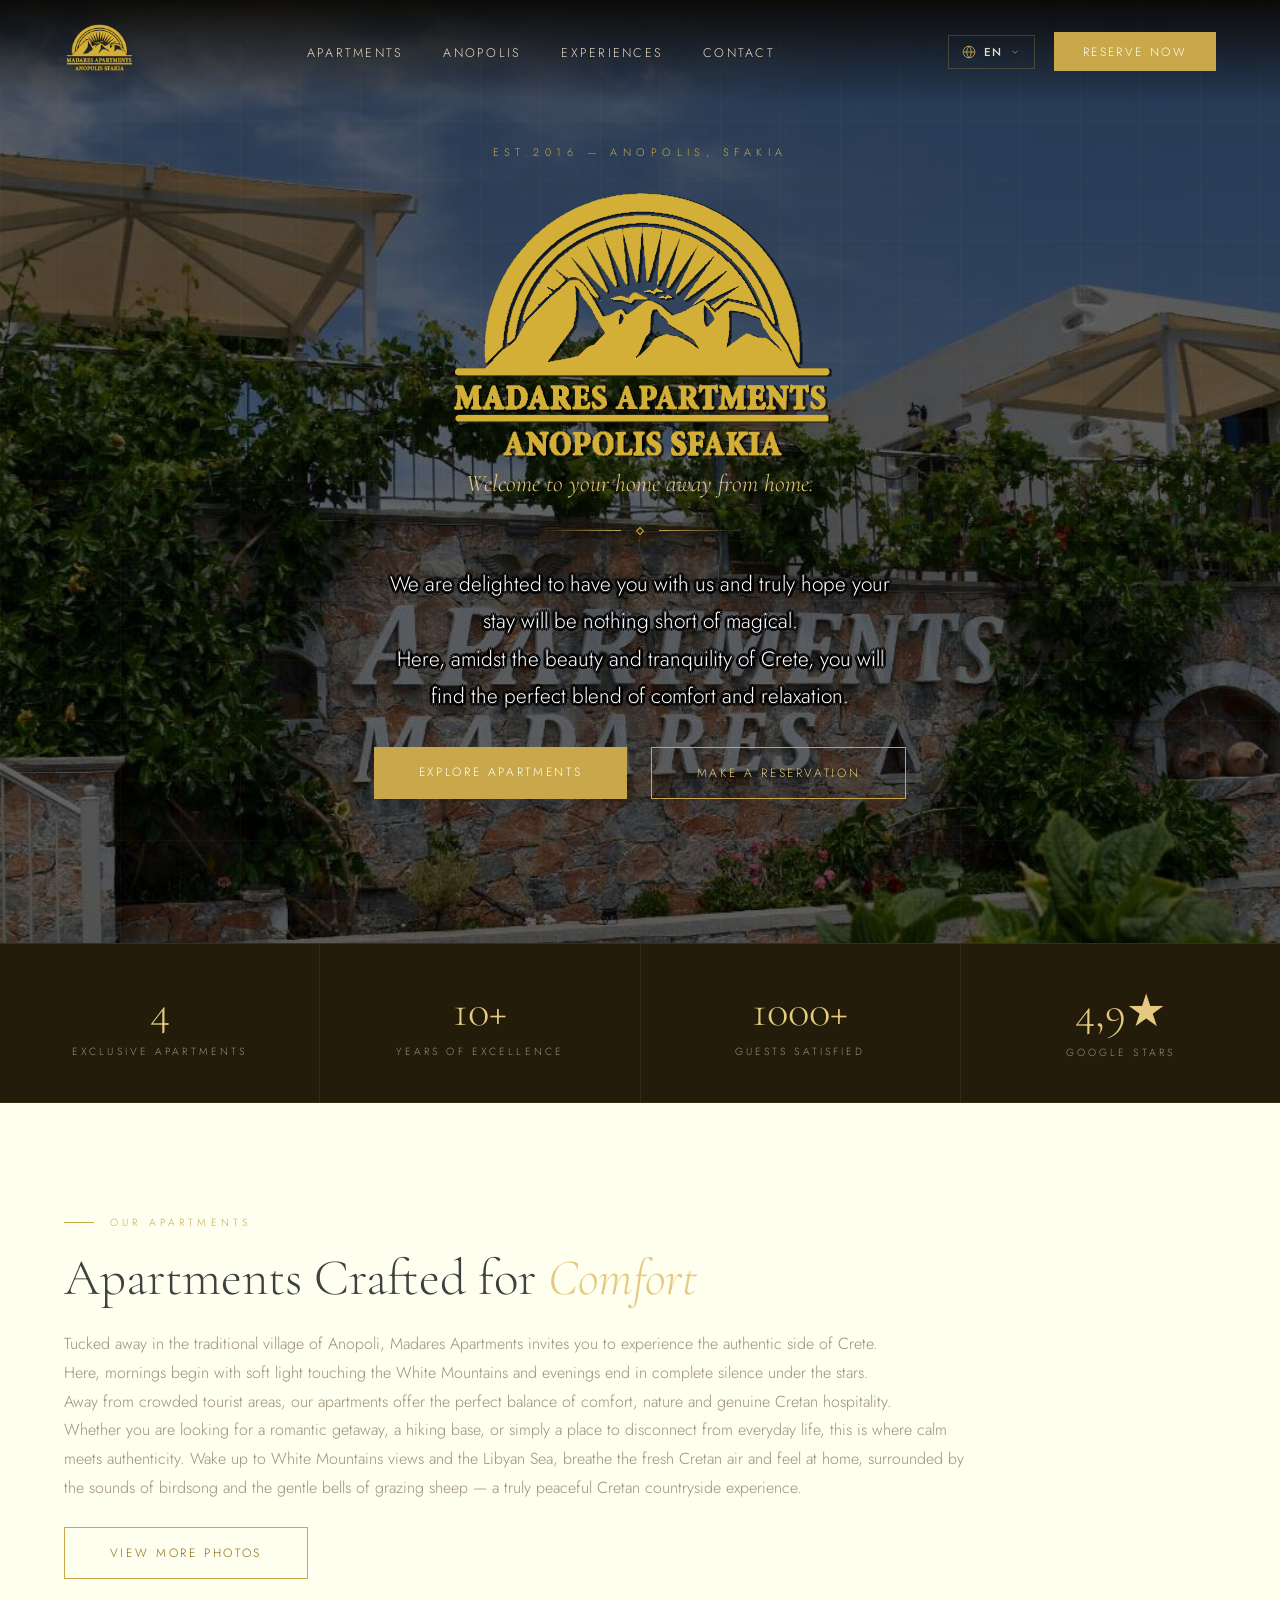
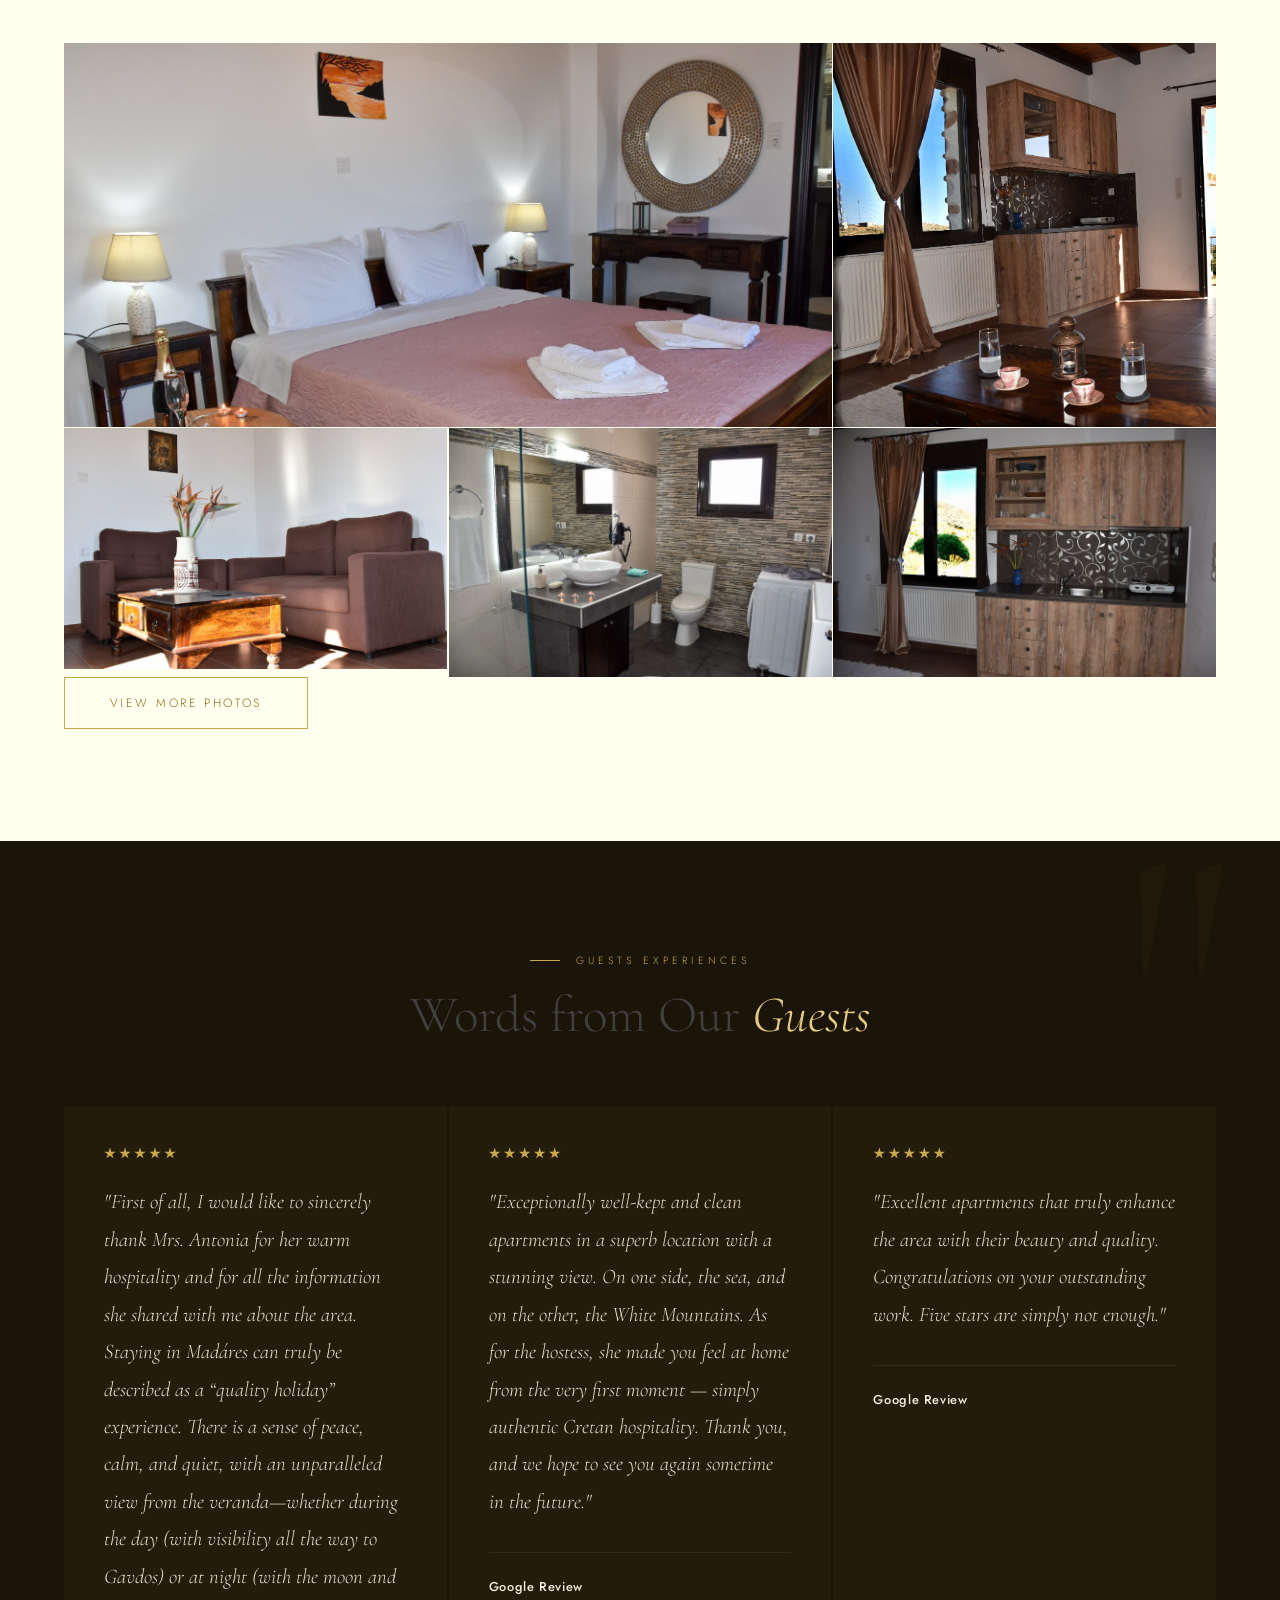
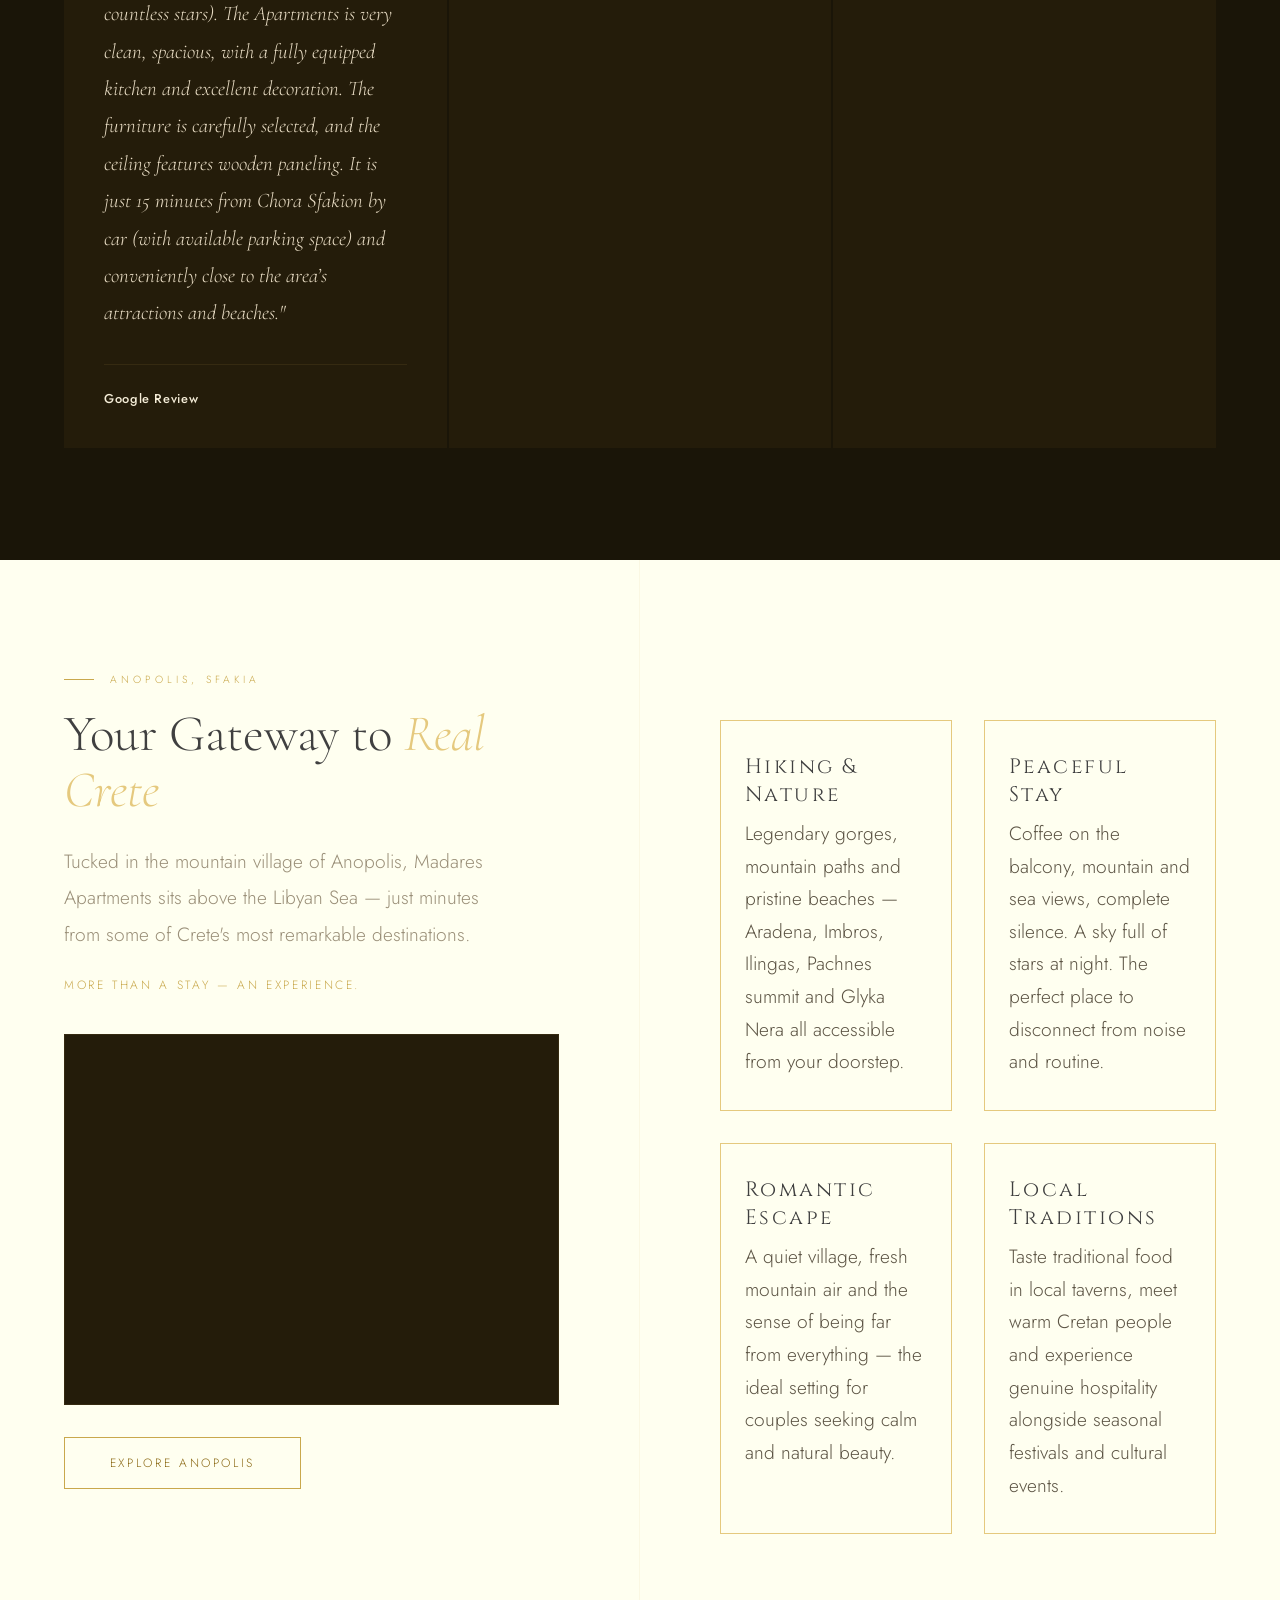
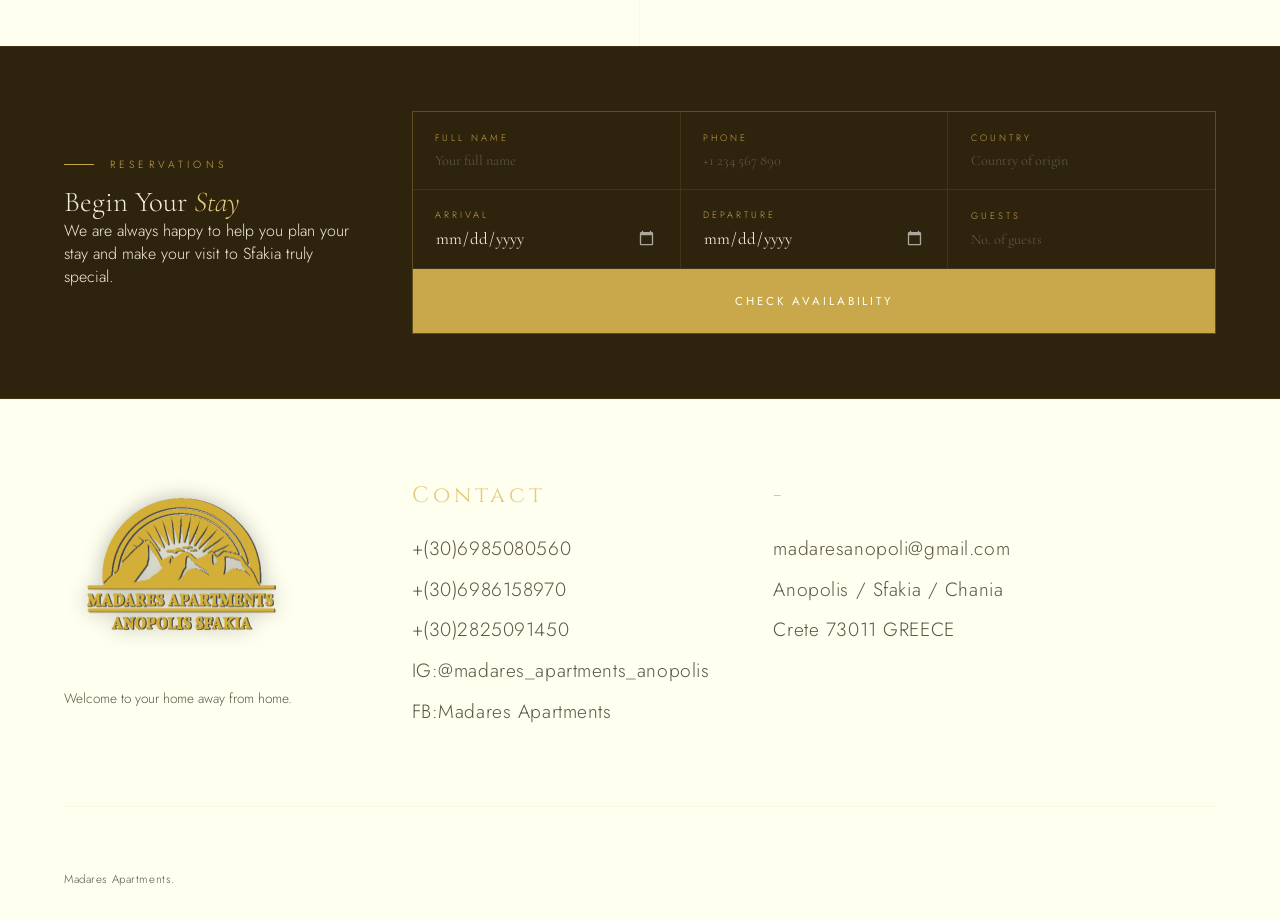
==== index.html @ 83f15d2f "first commit" ====
<!DOCTYPE html>
<html lang="en">

<head>
    <meta charset="UTF-8">
    <meta name="viewport" content="width=device-width, initial-scale=1.0">
    <meta name="description" content="Traditional apartments Madares at anopoli sfakia crete">
    <meta name="keywords"
        content="traditional , apartments , rooms , madares , anopolis , sfakia , chania , crete , greece , apartments">
    <link rel="icon" href="img/gold_logo_en_sd.png">
    <link rel="preconnect" href="https://fonts.googleapis.com">
    <link rel="preconnect" href="https://fonts.gstatic.com" crossorigin>
    <link
        href="https://fonts.googleapis.com/css2?family=Cormorant+Garamond:ital,wght@0,300;0,400;0,600;1,300;1,400&family=Cinzel:wght@400;600&family=Jost:wght@300;400;500&display=swap"
        rel="stylesheet">
    <link rel="stylesheet" href="style.css">
    <title>Madares Apartments</title>

</head>

<body>

    <!-- NAV -->
    <nav id="mainNav">
        <a href="#" class="nav-logo">
            <img src="img/gold_logo_en_sd.png" width="70px" alt="madares apartments" title="madares apartments">
        </a>
        <ul class="nav-links">
            <li><a href="#rooms">Apartments</a></li>
            <li><a href="#amenities">Anopolis</a></li>
            <li><a href="#testimonials">Experiences</a></li>
            <li><a href="#contact">Contact</a></li>
        </ul>
        <div class="nav-right">
            <div class="lang-switcher" id="langSwitcher">
                <button class="lang-btn" id="langToggle" aria-haspopup="true" aria-expanded="false">
                    <span class="lang-globe">
                        <svg width="14" height="14" viewBox="0 0 24 24" fill="none" stroke="currentColor"
                            stroke-width="1.5">
                            <circle cx="12" cy="12" r="10" />
                            <path
                                d="M2 12h20M12 2a15.3 15.3 0 0 1 4 10 15.3 15.3 0 0 1-4 10 15.3 15.3 0 0 1-4-10 15.3 15.3 0 0 1 4-10z" />
                        </svg>
                    </span>
                    <span class="lang-current">EN</span>
                    <span class="lang-caret">
                        <svg width="10" height="10" viewBox="0 0 24 24" fill="none" stroke="currentColor"
                            stroke-width="2">
                            <polyline points="6 9 12 15 18 9" />
                        </svg>
                    </span>
                </button>
                <div class="lang-dropdown" id="langDropdown" role="menu">
                    <button class="lang-option active" data-lang="EN" data-label="English" role="menuitem">
                        <span class="lang-code">EN</span>
                        <span class="lang-name">English</span>
                        <span class="lang-check">✓</span>
                    </button>
                    <a href="indexgr.html" class="lang-option" data-lang="EL" data-label="Ελληνικά" role="menuitem">
                        <span class="lang-code">EL</span>
                        <span class="lang-name">Ελληνικά</span>
                        <span class="lang-check">✓</span>
                    </a>
                    <a href="indexfr.html" class="lang-option" data-lang="FR" data-label="Français" role="menuitem">
                        <span class="lang-code">FR</span>
                        <span class="lang-name">Français</span>
                        <span class="lang-check">✓</span>
                    </a>
                </div>
            </div>
            <a href="#booking" class="nav-cta">Reserve Now</a>
        </div>
    </nav>

    <!-- HERO -->
    <section class="hero">
        <div class="hero-bg"></div>
        <div class="hero-grid"></div>

        <div class="hero-content">
            <p class="hero-eyebrow">Est.2016 — Anopolis, Sfakia</p>
            <img src="img/gold_logo_en_sd.png" alt="madares apartments" title="madares apartments">
            <h1 class="hero-title"><em>Welcome to your home away from home.</em></h1>
            <div class="hero-divider">
                <span></span>
                <i></i>
                <span></span>
            </div>
            <p class="hero-sub">
                We are delighted to have you with us and truly hope your stay will
                be nothing short of magical. <br>Here, amidst the beauty and tranquility of Crete, you will find the
                perfect blend of comfort and relaxation.
            </p>
            <div class="hero-btns">
                <a href="#rooms" class="btn-gold"><span>Explore Apartments</span></a>
                <a href="#booking" class="btn-outline btn-outline-hero">Make a Reservation</a>
            </div>
        </div>
    </section>

    <!-- STATS -->
    <div class="stats-bar">
        <div class="stat-item">
            <span class="stat-num">4</span>
            <span class="stat-label">Exclusive Apartments</span>
        </div>
        <div class="stat-item">
            <span class="stat-num">10+</span>
            <span class="stat-label">Years of Excellence</span>
        </div>
        <div class="stat-item">
            <span class="stat-num">1000+</span>
            <span class="stat-label">Guests Satisfied</span>
        </div>
        <div class="stat-item">
            <span class="stat-num">4,9★</span>
            <span class="stat-label">Google Stars</span>
        </div>
    </div>

    <!-- ROOMS -->
    <section class="rooms-section" id="rooms">
        <div class="rooms-header">
            <div class="rooms-header-left">
                <p class="section-tag">Our Apartments</p>
                <h2 class="section-title">Apartments Crafted for <em>Comfort</em></h2>
                <p class="rooms-sub">Tucked away in the traditional village of Anopoli, Madares Apartments invites you to experience the authentic side of Crete.<br> Here, mornings begin with soft light touching the White Mountains and evenings end in complete silence under the stars.<br> Away from crowded tourist areas, our apartments offer the perfect balance of comfort, nature and genuine Cretan hospitality.<br> Whether you are looking for a romantic getaway, a hiking base, or simply a place to disconnect from everyday life, this is where calm meets authenticity.
                    Wake up to White Mountains views and the Libyan Sea, breathe the fresh Cretan air and feel at home, surrounded by the sounds of birdsong and the gentle bells of grazing sheep — a truly peaceful Cretan countryside experience.
                </p>
            </div>
            <a href="gallery.html" class="btn-outline">View More Photos</a>
        </div>

        <div class="rooms-grid">
            <div class="room-card">
                <div class="room-img imperial"></div>
                <div class="room-content">
                </div>
            </div>

            <div class="room-card">
                <div class="room-img penthouse"></div>
                <div class="room-content">
                </div>
            </div>

            <div class="room-card">
                <div class="room-img royal"></div>
                <div class="room-content">
                </div>
            </div>

            <div class="room-card">
                <div class="room-img garden"></div>
                <div class="room-content">
                </div>
            </div>
            <div class="room-card">
                <div class="room-img garden2"></div>
                <div class="room-content">
                </div>
            </div>
        </div>
        <a href="gallery.html" class="btn-outline">View More Photos</a>

    </section>


    <!-- TESTIMONIALS -->
    <section class="testimonials-section" id="testimonials">
        <div class="testimonials-header">
            <p class="section-tag">Guests Experiences</p>
            <h2 class="section-title">Words from Our <em>Guests</em></h2>
        </div>

        <div class="testimonials-grid">
            <div class="testimonial-card">
                <div class="stars">
                    <div class="star"></div>
                    <div class="star"></div>
                    <div class="star"></div>
                    <div class="star"></div>
                    <div class="star"></div>
                </div>
                <p class="testimonial-text">"First of all, I would like to sincerely thank Mrs. Antonia for her warm
                    hospitality and for all the information she shared with me about the area.
                    Staying in Madáres can truly be described as a “quality holiday” experience. There is a sense of
                    peace, calm, and quiet, with an unparalleled view from the veranda—whether during the day (with
                    visibility all the way to Gavdos) or at night (with the moon and countless stars). The Apartments is very
                    clean, spacious, with a fully equipped kitchen and excellent decoration. The furniture is carefully
                    selected, and the ceiling features wooden paneling.
                    It is just 15 minutes from Chora Sfakion by car (with available parking space) and conveniently
                    close to the area’s attractions and beaches."</p>
                <div class="testimonial-author">
                    <div>
                        <p class="author-name">Google Review</p>
                    </div>
                </div>
            </div>

            <div class="testimonial-card">
                <div class="stars">
                    <div class="star"></div>
                    <div class="star"></div>
                    <div class="star"></div>
                    <div class="star"></div>
                    <div class="star"></div>
                </div>
                <p class="testimonial-text">"Exceptionally well-kept and clean apartments in a superb location with a
                    stunning view. On one side, the sea, and on the other, the White Mountains. As for the hostess, she
                    made you feel at home from the very first moment — simply authentic Cretan hospitality. Thank you,
                    and we hope to see you again sometime in the future."</p>
                <div class="testimonial-author">
                    <div>
                        <p class="author-name">Google Review</p>
                    </div>
                </div>
            </div>

            <div class="testimonial-card">
                <div class="stars">
                    <div class="star"></div>
                    <div class="star"></div>
                    <div class="star"></div>
                    <div class="star"></div>
                    <div class="star"></div>
                </div>
                <p class="testimonial-text">"Excellent apartments that truly enhance the area with their beauty and
                    quality. Congratulations on your outstanding work. Five stars are simply not enough."</p>
                <div class="testimonial-author">
                    <div>
                        <p class="author-name">Google Review</p>
                    </div>
                </div>
            </div>
        </div>
    </section>

    <div class="amenities-section" id="amenities">
        <div class="amenities-left">
            <p class="section-tag">Anopolis, Sfakia</p>
            <h2 class="section-title">Your Gateway to <em>Real Crete</em></h2>
            <p class="amenities-intro">
                Tucked in the mountain village of Anopolis, Madares Apartments sits above the Libyan Sea — just minutes from some of Crete's most remarkable destinations.
            </p>
            <p class="amenities-tagline">More than a stay — an experience.</p>

            <iframe class="visual-box"
                src="https://www.google.com/maps/embed?pb=!1m18!1m12!1m3!1d3259.712147684624!2d24.09566631560342!3d35.21363836308041!2m3!1f0!2f0!3f0!3m2!1i1024!2i768!4f13.1!3m3!1m2!1s0x149c9e62681d5c7b%3A0xe316d0d21b789ae0!2zzpTOuc6xzrzOtc-Bzq_Pg868zrHPhM6xIM6czrHOtM6sz4HOtc-CIM6Rzr3Pjs-Azr_Ou863IM6jz4bOsc66zq_Pic69!5e0!3m2!1sel!2sgr!4v1565521647049!5m2!1sel!2sgr"
                frameborder="0"></iframe>

            <a href="#" class="btn-outline">Explore Anopolis</a>
        </div>

        <div class="amenities-right">
            <div class="amenity-grid">
                <div class="amenity-item">
                    <p class="amenity-name">Hiking & Nature</p>
                    <p class="amenity-desc">Legendary gorges, mountain paths and pristine beaches — Aradena, Imbros, Ilingas, Pachnes summit and Glyka Nera all accessible from your doorstep.</p>
                </div>
                <div class="amenity-item">
                    <p class="amenity-name">Peaceful Stay</p>
                    <p class="amenity-desc">Coffee on the balcony, mountain and sea views, complete silence. A sky full of stars at night. The perfect place to disconnect from noise and routine.</p>
                </div>
                <div class="amenity-item">
                    <p class="amenity-name">Romantic Escape</p>
                    <p class="amenity-desc">A quiet village, fresh mountain air and the sense of being far from everything — the ideal setting for couples seeking calm and natural beauty.</p>
                </div>
                <div class="amenity-item">
                    <p class="amenity-name">Local Traditions</p>
                    <p class="amenity-desc">Taste traditional food in local taverns, meet warm Cretan people and experience genuine hospitality alongside seasonal festivals and cultural events.</p>
                </div>
            </div>
        </div>
    </div>


    <div class="booking-strip" id="booking">
        <div class="booking-text">
            <p class="section-tag">Reservations</p>
            <h2 class="booking-headline">Begin Your <em>Stay</em></h2>
            <p>We are always happy to help you plan your stay and make your visit to Sfakia truly special.</p>
        </div>

        <form class="booking-form" name="booking-request" method="POST" data-netlify="true" id="bookingForm">
            <input type="hidden" name="form-name" value="booking-request" />

            <div class="form-field">
                <label class="form-field-label" for="fullname">Full Name</label>
                <input type="text" id="fullname" name="fullname" required placeholder="Your full name" />
            </div>

            <div class="form-field">
                <label class="form-field-label" for="phone">Phone</label>
                <input type="tel" id="phone" name="phone" required placeholder="+1 234 567 890" />
            </div>

            <div class="form-field">
                <label class="form-field-label" for="country">Country</label>
                <input type="text" id="country" name="country" required placeholder="Country of origin" />
            </div>

            <div class="form-field">
                <label class="form-field-label" for="arrival">Arrival</label>
                <input type="date" id="arrival" name="arrival" required />
            </div>

            <div class="form-field">
                <label class="form-field-label" for="departure">Departure</label>
                <input type="date" id="departure" name="departure" required />
            </div>

            <div class="form-field">
                <label class="form-field-label" for="guests">Guests</label>
                <input type="number" id="guests" name="guests" min="1" max="20" required placeholder="No. of guests" />
            </div>

            <button class="booking-btn" type="submit">Check Availability</button>

        </form>
        <div id="success-message" class="success-message">
            <h3>Thank you</h3>
            <p>Your request has been received. We will contact you shortly.</p>
        </div>
    </div>
    <!-- FOOTER -->
    <footer id="contact">
        <div class="footer-top">
            <div class="footer-brand">
                <a href="#" class="nav-logo">
                    <img src="img/gold_logo_en_sd.png" width="200px" alt="madares apartments"
                        title="madares apartments">
                </a>
                <p class="footer-desc">Welcome to your home away from home.</p>
            </div>

            <div>
                <p class="footer-col-title">Contact</p>
                <ul class="footer-links">
                    <li><a>+(30)6985080560</li>
                    <li><a>+(30)6986158970</a></li>
                    <li><a>+(30)2825091450</a></li>
                    <li><a href="https://www.instagram.com/madares_apartments_anopolis/">IG:@madares_apartments_anopolis</a></li>
                    <li><a href="https://www.facebook.com/profile.php?id=100028733335214">FB:Madares Apartments</a></li>
                </ul>
            </div>
            <div>
                <p class="footer-col-title">-</p>
                <ul class="footer-links">
                    <li><a>madaresanopoli@gmail.com</a></li>
                    <li><a>Anopolis / Sfakia / Chania</a></li>
                    <li><a>Crete 73011 GREECE</a></li>
                </ul>
            </div>
        </div>

        <div class="footer-bottom">
            <p class="footer-copy">Madares Apartments.</p>
        </div>
    </footer>

    <script>
        document.getElementById("bookingForm").addEventListener("submit", async function (e) {
            e.preventDefault();

            const form = e.target;

            const arrival = form.arrival.value;
            const departure = form.departure.value;

            // Convert YYYY-MM-DD → DD/MM/YYYY
            const formatDate = (dateStr) => {
                const [year, month, day] = dateStr.split("-");
                return `${day}/${month}/${year}`;
            };

            const data = new FormData(form);

            // overwrite values with formatted ones
            data.set("arrival", formatDate(arrival));
            data.set("departure", formatDate(departure));

            try {
                await fetch("/", {
                    method: "POST",
                    body: new URLSearchParams(data).toString()
                });

                form.style.display = "none";
                document.getElementById("success-message").style.display = "block";

            } catch (err) {
                alert("Something went wrong. Please try again.");
            }
        });
        // Language switcher
        const switcher = document.getElementById('langSwitcher');
        const toggle = document.getElementById('langToggle');
        const dropdown = document.getElementById('langDropdown');
        const current = toggle.querySelector('.lang-current');

        toggle.addEventListener('click', (e) => {
            e.stopPropagation();
            const open = switcher.classList.toggle('open');
            toggle.setAttribute('aria-expanded', open);
        });

        document.addEventListener('click', () => {
            switcher.classList.remove('open');
            toggle.setAttribute('aria-expanded', false);
        });

        const nav = document.getElementById('mainNav');
        window.addEventListener('scroll', () => {
            nav.classList.toggle('scrolled', window.scrollY > 60);
        });

        const observer = new IntersectionObserver((entries) => {
            entries.forEach(e => {
                if (e.isIntersecting) {
                    e.target.style.opacity = '1';
                    e.target.style.transform = 'translateY(0)';
                }
            });
        }, { threshold: 0.1 });

        document.querySelectorAll('.room-card, .amenity-item, .testimonial-card, .stat-item').forEach(el => {
            el.style.opacity = '0';
            el.style.transform = 'translateY(20px)';
            el.style.transition = 'opacity 0.6s ease, transform 0.6s ease';
            observer.observe(el);
        });
    </script>
</body>

</html>
---- style.css ----
*,
  *::before,
  *::after {
      margin: 0;
      padding: 0;
      box-sizing: border-box;
  }

  :root {
      --gold-deep: #8B6914;
      --gold-mid: #C9A84C;
      --gold-bright: #E5C97E;
      --gold-light: #F4E4B8;
      --gold-pale: #FAF3E0;
      --dark-base: #FFFFF0;
      --dark-1: #FFFFF0;
      --dark-2: #1A1508;
      --dark-3: #241C0A;
      --dark-4: #2E230C;
      --dark-5: #3A2D10;
      --charcoal: #1C1710;
      --warm-white: #F5EDD8;
      --off-white: #E8DCC4;
      --muted: #9A8F78;
      --faint: #5C5444;
      --dgray: #404040;
  }

  html {
      scroll-behavior: smooth;
  }

  body {
      background: var(--dark-base);
      color: var(--warm-white);
      font-family: 'Jost', sans-serif;
      font-weight: 300;
      overflow-x: hidden;
  }

  /* NAV */
  nav {
      position: fixed;
      top: 0;
      width: 100%;
      z-index: 100;
      padding: 1.5rem 4rem;
      display: flex;
      align-items: center;
      justify-content: space-between;
      background: linear-gradient(to bottom, rgba(10, 8, 4, 0.95) 0%, transparent 100%);
      transition: background 0.4s;
  }

  nav.scrolled {
      background: rgba(10, 8, 4, 0.97);
      border-bottom: 1px solid rgba(201, 168, 76, 0.15);
  }

  .nav-logo {
      font-family: 'Cinzel', serif;
      font-size: 1.25rem;
      letter-spacing: 0.25em;
      color: var(--gold-bright);
      text-decoration: none;
  }

  #map {
      height: 100%;
      width: 100%;
  }

  .nav-logo span {
      color: var(--muted);
      font-size: 0.65rem;
      display: block;
      letter-spacing: 0.5em;
      text-transform: uppercase;
      margin-top: 2px;
  }

  .nav-links {
      display: flex;
      gap: 2.5rem;
      list-style: none;
  }

  .nav-links a {
      text-decoration: none;
      font-size: 0.78rem;
      letter-spacing: 0.18em;
      text-transform: uppercase;
      color: var(--off-white);
      transition: color 0.3s;
  }

  .nav-links a:hover {
      color: var(--gold-bright);
  }

  .nav-right {
      display: flex;
      align-items: center;
      gap: 1.2rem;
  }

  /* LANGUAGE SWITCHER */
  .lang-switcher {
      position: relative;
  }

  .lang-btn {
      display: flex;
      align-items: center;
      gap: 0.45rem;
      background: transparent;
      border: 1px solid rgba(201, 168, 76, 0.25);
      color: var(--off-white);
      padding: 0.5rem 0.85rem;
      cursor: pointer;
      font-family: 'Jost', sans-serif;
      font-size: 0.72rem;
      letter-spacing: 0.15em;
      transition: border-color 0.3s, color 0.3s, background 0.3s;
  }

  .lang-btn:hover,
  .lang-switcher.open .lang-btn {
      border-color: var(--gold-mid);
      color: var(--gold-bright);
      background: rgba(201, 168, 76, 0.06);
  }

  .lang-globe {
      color: var(--gold-mid);
      display: flex;
      align-items: center;
  }

  .lang-current {
      font-weight: 500;
  }

  .lang-caret {
      display: flex;
      align-items: center;
      color: var(--muted);
      transition: transform 0.3s;
  }

  .lang-switcher.open .lang-caret {
      transform: rotate(180deg);
  }

  .lang-dropdown {
      position: absolute;
      top: calc(100% + 8px);
      right: 0;
      background: var(--dark-2);
      border: 1px solid rgba(201, 168, 76, 0.18);
      min-width: 160px;
      opacity: 0;
      pointer-events: none;
      transform: translateY(-6px);
      transition: opacity 0.25s ease, transform 0.25s ease;
      z-index: 200;
  }

  .lang-switcher.open .lang-dropdown {
      opacity: 1;
      pointer-events: all;
      transform: translateY(0);
  }

  .lang-option {
      display: flex;
      align-items: center;
      gap: 0.75rem;
      width: 100%;
      background: transparent;
      border: none;
      color: var(--muted);
      padding: 0.85rem 1.1rem;
      cursor: pointer;
      font-family: 'Jost', sans-serif;
      font-size: 0.8rem;
      letter-spacing: 0.06em;
      border-bottom: 1px solid rgba(201, 168, 76, 0.06);
      transition: background 0.2s, color 0.2s;
      text-align: left;
      position: relative;
      text-decoration: none;
  }

  .lang-option:last-child {
      border-bottom: none;
  }

  .lang-option:hover {
      background: rgba(201, 168, 76, 0.07);
      color: var(--warm-white);
  }

  .lang-option.active {
      color: var(--gold-bright);
  }

  .lang-option::before {
      content: '';
      position: absolute;
      left: 0;
      top: 0;
      bottom: 0;
      width: 0;
      background: var(--gold-mid);
      transition: width 0.2s;
  }

  .lang-option:hover::before {
      width: 2px;
  }

  .lang-option.active::before {
      width: 2px;
  }

  .lang-code {
      font-family: 'Cinzel', serif;
      font-size: 0.68rem;
      letter-spacing: 0.1em;
      color: var(--gold-mid);
      min-width: 24px;
  }

  .lang-name {
      flex: 1;
  }

  .lang-check {
      font-size: 0.65rem;
      color: var(--gold-mid);
      opacity: 0;
      transition: opacity 0.2s;
  }

  .lang-option.active .lang-check {
      opacity: 1;
  }

  .nav-cta {
      font-size: 0.75rem;
      letter-spacing: 0.2em;
      text-transform: uppercase;
      color: var(--dark-base);
      background: var(--gold-mid);
      padding: 0.65rem 1.8rem;
      text-decoration: none;
      transition: background 0.3s, color 0.3s;
  }

  .nav-cta:hover {
      background: var(--gold-bright);
  }

  /* HERO */
  .hero {
      min-height: 100vh;
      position: relative;
      display: flex;
      align-items: center;
      justify-content: center;
      overflow: hidden;
  }

  .hero-bg {
      position: absolute;
      inset: 0;
      background: linear-gradient(rgba(0, 0, 0, 0.6), rgba(0, 0, 0, 0.6)), url("img/out2.jpg");
      background-size: 100% auto;
      background-repeat: no-repeat;
  }

  .hero-grid {
      position: absolute;
      inset: 0;
      opacity: 0.04;
      background-image:
          linear-gradient(var(--gold-mid) 1px, transparent 1px),
          linear-gradient(90deg, var(--gold-mid) 1px, transparent 1px);
      background-size: 60px 60px;
  }

  .hero-content {
      position: relative;
      z-index: 2;
      text-align: center;
      max-width: 800px;
      padding: 2rem;
      animation: fadeUp 1.2s ease both;
  }

  @keyframes fadeUp {
      from {
          opacity: 0;
          transform: translateY(30px);
      }

      to {
          opacity: 1;
          transform: translateY(0);
      }
  }

  .hero-eyebrow {
      font-size: 0.68rem;
      letter-spacing: 0.5em;
      text-transform: uppercase;
      color: var(--gold-mid);
      margin-bottom: 1.8rem;
      animation: fadeUp 1.2s ease 0.2s both;
  }

  .hero-title {
      font-family: 'Cormorant Garamond', serif;
      font-weight: 300;
      line-height: 1.0;
      color: var(--warm-white);
      margin-bottom: 1rem;
      animation: fadeUp 1.2s ease 0.4s both;
  }

  .hero-title em {
      font-style: italic;
      color: var(--gold-bright);
      display: block;
  }

  .hero-divider {
      display: flex;
      align-items: center;
      justify-content: center;
      gap: 1rem;
      margin: 2rem auto;
      animation: fadeUp 1.2s ease 0.6s both;
  }

  .hero-divider span {
      width: 80px;
      height: 1px;
      background: linear-gradient(to right, transparent, var(--gold-mid));
  }

  .hero-divider span:last-child {
      transform: scaleX(-1);
  }

  .hero-divider i {
      width: 6px;
      height: 6px;
      border: 1px solid var(--gold-mid);
      transform: rotate(45deg);
  }

  .hero-sub {
      font-size: 1.30rem;
      font-weight: 300;
      color: white;
      line-height: 1.8;
      max-width: 520px;
      margin: 0 auto 2rem;
      animation: fadeUp 1.2s ease 0.8s both;
      text-shadow:
          -2px -2px 0 #000,
          2px -2px 0 #000,
          -2px 2px 0 #000,
          2px 2px 0 #000,
          -3px 0px 0 #000,
          3px 0px 0 #000,
          0px -3px 0 #000,
          0px 3px 0 #000;

  }

  .hero-btns {
      display: flex;
      gap: 1.5rem;
      justify-content: center;
      flex-wrap: wrap;
      animation: fadeUp 1.2s ease 1.0s both;
  }

  .btn-gold {
      display: inline-block;
      font-size: 0.75rem;
      letter-spacing: 0.22em;
      text-transform: uppercase;
      color: var(--dark-base);
      background: var(--gold-mid);
      padding: 1rem 2.8rem;
      text-decoration: none;
      position: relative;
      overflow: hidden;
      transition: background 0.3s;
  }

  .btn-gold::after {
      content: '';
      position: absolute;
      inset: 0;
      background: var(--gold-bright);
      transform: translateX(-101%);
      transition: transform 0.4s cubic-bezier(0.4, 0, 0.2, 1);
  }

  .btn-gold:hover::after {
      transform: translateX(0);
  }

  .btn-gold span {
      position: relative;
      z-index: 1;
  }

  .btn-outline {
      display: inline-block;
      font-size: 0.75rem;
      letter-spacing: 0.22em;
      text-transform: uppercase;
      color: var(--gold-bright);
      border: 1px solid var(--gold-mid);
      padding: 1rem 2.8rem;
      text-decoration: none;
      transition: border-color 0.3s, color 0.3s, background 0.3s;
      color: var(--gold-deep);
  }

  .btn-outline-hero {
    color: var(--gold-bright);
  }

  .btn-outline:hover {
      border-color: var(--gold-bright);
      background: rgba(201, 168, 76, 0.06);
      color: var(--gold-light);
  }

  .hero-scroll {
      position: absolute;
      bottom: 2.5rem;
      left: 50%;
      transform: translateX(-50%);
      display: flex;
      flex-direction: column;
      align-items: center;
      gap: 0.5rem;
      animation: fadeUp 1.2s ease 1.3s both;
  }

  .hero-scroll span {
      font-size: 0.62rem;
      letter-spacing: 0.3em;
      text-transform: uppercase;
      color: var(--faint);
  }

  .scroll-line {
      width: 1px;
      height: 50px;
      background: linear-gradient(to bottom, var(--gold-mid), transparent);
      animation: scrollPulse 2s ease infinite;
  }

  @keyframes scrollPulse {

      0%,
      100% {
          opacity: 0.3;
          transform: scaleY(1);
      }

      50% {
          opacity: 1;
          transform: scaleY(1.1);
      }
  }

  /* STATS BAR */
  .stats-bar {
      background: var(--dark-3);
      border-top: 1px solid rgba(201, 168, 76, 0.12);
      border-bottom: 1px solid rgba(201, 168, 76, 0.12);
      display: flex;
      padding: 0;
  }

  .stat-item {
      flex: 1;
      text-align: center;
      padding: 2.5rem 1rem;
      border-right: 1px solid rgba(201, 168, 76, 0.1);
      position: relative;
  }

  .stat-item:last-child {
      border-right: none;
  }

  .stat-item::after {
      content: '';
      position: absolute;
      bottom: 0;
      left: 50%;
      transform: translateX(-50%) scaleX(0);
      width: 40px;
      height: 2px;
      background: var(--gold-mid);
      transition: transform 0.4s;
  }

  .stat-item:hover::after {
      transform: translateX(-50%) scaleX(1);
  }

  .stat-num {
      font-family: 'Cormorant Garamond', serif;
      font-size: 2.8rem;
      font-weight: 300;
      color: var(--gold-bright);
      display: block;
  }

  .stat-label {
      font-size: 0.65rem;
      letter-spacing: 0.3em;
      text-transform: uppercase;
      color: var(--muted);
      margin-top: 0.3rem;
  }

  /* SECTION COMMON */
  section {
      padding: 7rem 4rem;
  }

  .section-tag {
      font-size: 0.65rem;
      letter-spacing: 0.4em;
      text-transform: uppercase;
      color: var(--gold-mid);
      display: flex;
      align-items: center;
      gap: 1rem;
      margin-bottom: 1.2rem;
  }

  .section-tag::before {
      content: '';
      width: 30px;
      height: 1px;
      background: var(--gold-mid);
      display: inline-block;
  }

  .section-title {
      font-family: 'Cormorant Garamond', serif;
      font-size: clamp(2.2rem, 4vw, 3.5rem);
      font-weight: 300;
      color: var(--dgray);
      line-height: 1.1;
      margin-bottom: 1.5rem;
  }

  .section-title em {
      font-style: italic;
      color: var(--gold-bright);
  }

  /* ROOMS SECTION */
  .rooms-section {
      background: var(--dark-1);
  }

  .rooms-header {
      display: flex;
      justify-content: space-between;
      align-items: flex-end;
      margin-bottom: 4rem;
      flex-wrap: wrap;
      gap: 1.5rem;
  }

  .rooms-header .btn-outline {
      align-self: flex-end;
  }

  .rooms-header-left {
      max-width: 900px;
  }

  .rooms-sub {
      font-size: 1rem;
      color: var(--muted);
      line-height: 1.8;
  }

  .rooms-grid {
      display: grid;
      grid-template-columns: repeat(3, 1fr);
      gap: 1.5px;
  }

  .rooms-grid .room-card:first-child {
      grid-column: 1 / 3;
  }

  .room-card {
      position: relative;
      overflow: hidden;
      cursor: pointer;
  }

  .room-card::before {
      content: '';
      display: block;
      padding-top: 65%;
  }

  .rooms-grid .room-card:first-child::before {
      padding-top: 50%;
  }

  .room-img {
      position: absolute;
      inset: 0;
      transition: transform 0.8s cubic-bezier(0.4, 0, 0.2, 1);
  }

  .room-card:hover .room-img {
      transform: scale(1.06);
  }

  /* Fake images using CSS gradients — replace with <img> tags */
  .room-img.imperial {
      background:
          url("img/1.jpg");
      background-size: 100% auto;
      background-repeat: no-repeat;
  }

  .room-img.penthouse {
      background:
          url("img/4.jpg");
      background-size: auto 100%;
      background-repeat: no-repeat;
  }

  .room-img.royal {
      background:
          url("img/6.jpg");
      background-size: 100% auto;
      background-repeat: no-repeat;
  }

  .room-img.garden {
      background:
          url("img/2.jpg");
      background-size: 100% auto;
      background-repeat: no-repeat;
  }

  .room-img.garden2 {
      background:
          url("img/8.jpg");
      background-size: 100% auto;
      background-repeat: no-repeat;
  }

  /* Fake image illustrations */
  .room-img::after {
      content: '';
      position: absolute;
      inset: 0;
      opacity: 0.15;
      background-image: repeating-linear-gradient(45deg,
              transparent,
              transparent 40px,
              rgba(201, 168, 76, 0.08) 40px,
              rgba(201, 168, 76, 0.08) 41px);
  }

  .room-overlay {
      position: absolute;
      inset: 0;
      background: linear-gradient(to top, rgba(10, 8, 4, 0.92) 0%, rgba(10, 8, 4, 0.2) 50%, transparent 100%);
      transition: background 0.5s;
  }

  .room-card:hover .room-overlay {
      background: linear-gradient(to top, rgba(10, 8, 4, 0.97) 0%, rgba(10, 8, 4, 0.4) 60%, rgba(10, 8, 4, 0.1) 100%);
  }

  .room-content {
      position: absolute;
      bottom: 0;
      left: 0;
      right: 0;
      padding: 2.5rem;
  }

  .room-badge {
      display: inline-block;
      font-size: 0.6rem;
      letter-spacing: 0.3em;
      text-transform: uppercase;
      color: var(--dark-base);
      background: var(--gold-mid);
      padding: 0.3rem 0.8rem;
      margin-bottom: 1rem;
  }

  .room-name {
      font-family: 'Cormorant Garamond', serif;
      font-size: 1.8rem;
      font-weight: 300;
      color: var(--warm-white);
      margin-bottom: 0.4rem;
  }

  .rooms-grid .room-card:first-child .room-name {
      font-size: 2.4rem;
  }

  .room-desc {
      font-size: 0.85rem;
      color: var(--muted);
      line-height: 1.7;
      max-width: 350px;
      max-height: 0;
      overflow: hidden;
      transition: max-height 0.5s ease, opacity 0.5s ease;
      opacity: 0;
      margin-bottom: 0;
  }

  .room-card:hover .room-desc {
      max-height: 80px;
      opacity: 1;
      margin-bottom: 1rem;
  }

  .room-footer {
      display: flex;
      align-items: center;
      justify-content: space-between;
      margin-top: 0.8rem;
  }

  .room-price {
      font-family: 'Cormorant Garamond', serif;
      font-size: 1.5rem;
      font-weight: 300;
      color: var(--gold-bright);
  }

  .room-price span {
      font-size: 0.72rem;
      color: var(--muted);
      font-family: 'Jost', sans-serif;
      letter-spacing: 0.05em;
  }

  .room-link {
      font-size: 0.68rem;
      letter-spacing: 0.25em;
      text-transform: uppercase;
      color: var(--gold-mid);
      text-decoration: none;
      border-bottom: 1px solid rgba(201, 168, 76, 0.3);
      padding-bottom: 2px;
      transition: color 0.3s, border-color 0.3s;
      opacity: 0;
      transform: translateX(-10px);
      transition: opacity 0.4s, transform 0.4s, color 0.3s, border-color 0.3s;
  }

  .room-card:hover .room-link {
      opacity: 1;
      transform: translateX(0);
  }

  .room-link:hover {
      color: var(--gold-bright);
      border-color: var(--gold-bright);
  }

  /* AMENITIES */
  .amenities-section {
      background: var(--dark-base);
      display: grid;
      grid-template-columns: 1fr 1fr;
      gap: 0;
      padding: 0;
  }

  .amenities-left {
      padding: 7rem 5rem 7rem 4rem;
      border-right: 1px solid rgba(201, 168, 76, 0.08);
  }

  .amenities-right {
      padding: 7rem 4rem 7rem 5rem;
      display: flex;
      flex-direction: column;
      justify-content: center;
  }

  .amenity-grid {
      display: grid;
      grid-template-columns: 1fr 1fr;
      gap: 2rem;
      margin-top: 3rem;
  }

  .amenity-item {
      padding: 2rem 1.5rem;
      border: 1px solid var(--gold-bright);
      position: relative;
      transition: border-color 0.3s, background 0.3s;
  }

  .amenity-item:hover {
      border-color: rgba(201, 168, 76, 0.25);
      background: rgba(201, 168, 76, 0.03);
  }

  .amenity-item::before {
      content: '';
      position: absolute;
      top: 0;
      left: 0;
      width: 0;
      height: 2px;
      background: var(--gold-mid);
      transition: width 0.4s;
  }

  .amenity-item:hover::before {
      width: 100%;
  }

  .amenity-icon {
      width: 36px;
      height: 36px;
      margin-bottom: 1.2rem;
      color: var(--gold-mid);
  }

  .amenity-name {
      font-family: 'Cinzel', serif;
      font-size: 1.3rem;
      letter-spacing: 0.12em;
      color: var(--dgray);
      margin-bottom: 0.5rem;
  }

  .amenity-desc {
      font-size: 1.2rem;
      color: var(--faint);
      line-height: 1.7;
  }

  .amenities-intro {
      color: var(--muted);
      font-size: 1.2rem;
      line-height: 1.9;
      margin-bottom: 1.5rem;
      max-width: 420px;
  }

  .amenities-tagline {
      color: var(--gold-mid);
      font-size: 0.75rem;
      letter-spacing: 0.22em;
      text-transform: uppercase;
      margin-bottom: 2.5rem;
  }

  .visual-box {
      width: 100%;
      aspect-ratio: 4/3;
      background: var(--dark-3);
      border: 1px solid rgba(201, 168, 76, 0.1);
      display: flex;
      align-items: center;
      justify-content: center;
      position: relative;
      overflow: hidden;
      margin-bottom: 2rem;
  }

  .visual-box::before {
      content: '';
      position: absolute;
      inset: 0;
      background:
          radial-gradient(ellipse at 30% 40%, rgba(201, 168, 76, 0.08) 0%, transparent 60%),
          linear-gradient(135deg, var(--dark-3) 0%, var(--dark-4) 100%);
  }

  .visual-inner {
      position: relative;
      z-index: 1;
      font-family: 'Cormorant Garamond', serif;
      font-size: 5rem;
      font-weight: 300;
      color: rgba(201, 168, 76, 0.15);
      letter-spacing: -0.05em;
  }

  .visual-box-text {
      position: absolute;
      bottom: 1.5rem;
      left: 1.5rem;
      right: 1.5rem;
      font-size: 0.7rem;
      letter-spacing: 0.2em;
      text-transform: uppercase;
      color: var(--faint);
  }

  /* TESTIMONIALS */
  .testimonials-section {
      background: var(--dark-2);
      position: relative;
      overflow: hidden;
  }

  .testimonials-section::before {
      content: '"';
      position: absolute;
      top: -3rem;
      right: 3rem;
      font-family: 'Cormorant Garamond', serif;
      font-size: 25rem;
      color: rgba(201, 168, 76, 0.03);
      line-height: 1;
      pointer-events: none;
  }

  .testimonials-header {
      text-align: center;
      margin-bottom: 4rem;
  }

  .testimonials-header .section-tag {
      justify-content: center;
  }

  .testimonials-header .section-title {
      text-align: center;
  }

  .testimonials-grid {
      display: grid;
      grid-template-columns: repeat(3, 1fr);
      gap: 2px;
  }

  .testimonial-card {
      background: var(--dark-3);
      padding: 2.5rem;
      position: relative;
      transition: background 0.3s;
  }

  .testimonial-card:hover {
      background: var(--dark-4);
  }

  .testimonial-card::before {
      content: '';
      position: absolute;
      top: 0;
      left: 0;
      width: 2px;
      height: 0;
      background: var(--gold-mid);
      transition: height 0.4s;
  }

  .testimonial-card:hover::before {
      height: 100%;
  }

  .stars {
      display: flex;
      gap: 3px;
      margin-bottom: 1.5rem;
  }

  .star {
      width: 12px;
      height: 12px;
      background: var(--gold-mid);
      clip-path: polygon(50% 0%, 61% 35%, 98% 35%, 68% 57%, 79% 91%, 50% 70%, 21% 91%, 32% 57%, 2% 35%, 39% 35%);
  }

  .testimonial-text {
      font-family: 'Cormorant Garamond', serif;
      font-size: 1.3rem;
      font-weight: 300;
      font-style: italic;
      color: var(--off-white);
      line-height: 1.8;
      margin-bottom: 2rem;
  }

  .testimonial-author {
      display: flex;
      align-items: center;
      gap: 1rem;
      border-top: 1px solid rgba(201, 168, 76, 0.1);
      padding-top: 1.5rem;
  }

  .author-avatar {
      width: 40px;
      height: 40px;
      border-radius: 50%;
      background: var(--dark-5);
      border: 1px solid rgba(201, 168, 76, 0.2);
      display: flex;
      align-items: center;
      justify-content: center;
      font-family: 'Cinzel', serif;
      font-size: 0.75rem;
      color: var(--gold-mid);
  }

  .author-name {
      font-size: 0.8rem;
      font-weight: 500;
      color: var(--warm-white);
      letter-spacing: 0.05em;
  }

  .author-info {
      font-size: 0.72rem;
      color: var(--faint);
      margin-top: 2px;
      letter-spacing: 0.05em;
  }

  /* BOOKING STRIP */
  .booking-strip {
      background: var(--dark-4);
      border-top: 1px solid rgba(201, 168, 76, 0.12);
      border-bottom: 1px solid rgba(201, 168, 76, 0.12);
      padding: 4rem;
      display: flex;
      align-items: center;
      justify-content: space-between;
      gap: 3rem;
      flex-wrap: wrap;
  }

  /* FORM LAYOUT — 3-column grid, gaps act as dividers */
  .booking-form {
      flex: 1;
      min-width: 480px;
      border: 1px solid rgba(201, 168, 76, 0.22);
      display: grid;
      grid-template-columns: repeat(3, 1fr);
      gap: 1px;
      background: rgba(201, 168, 76, 0.13);
  }

  /* EACH FIELD */
  .form-field {
      padding: 1.15rem 1.4rem;
      background: var(--dark-4);
      display: flex;
      flex-direction: column;
      justify-content: center;
      gap: 0.35rem;
      transition: background 0.2s;
  }

  .form-field:hover {
      background: var(--dark-5);
  }

  /* LABEL */
  .form-field-label {
      font-size: 0.58rem;
      letter-spacing: 0.32em;
      text-transform: uppercase;
      color: var(--gold-mid);
  }

  /* INPUTS */
  .form-field input {
      background: transparent;
      border: none;
      outline: none;
      font-family: 'Cormorant Garamond', serif;
      font-size: 1.05rem;
      color: var(--warm-white);
      width: 100%;
      padding: 0;
  }

  .form-field input::placeholder {
      color: var(--faint);
      font-size: 0.9rem;
  }

  .form-field input::-webkit-calendar-picker-indicator {
      filter: invert(1);
      opacity: 0.6;
      cursor: pointer;
  }

  /* BUTTON — spans last 2 columns in the third row */
  .booking-btn {
      grid-column: 1 / 4;
      background: var(--gold-mid);
      color: var(--dark-base);
      border: none;
      padding: 1.5rem 2rem;
      font-family: 'Jost', sans-serif;
      font-size: 0.72rem;
      letter-spacing: 0.25em;
      text-transform: uppercase;
      cursor: pointer;
      transition: background 0.3s;
  }

  .booking-btn:hover {
      background: var(--gold-bright);
  }

  /* MOBILE STACK */
  @media (max-width: 768px) {
      .booking-form {
          grid-template-columns: 1fr;
          min-width: 0;
          flex: none;
          width: 100%;
      }

      .booking-btn {
          grid-column: 1;
          padding: 1.2rem;
      }
  }

  .booking-text {
      max-width: 300px;
  }

  .booking-text .section-tag {
      margin-bottom: 0.8rem;
  }

  .booking-headline {
      font-family: 'Cormorant Garamond', serif;
      font-size: 1.8rem;
      font-weight: 300;
      color: var(--warm-white);
      line-height: 1.2;
  }

  .booking-headline em {
      font-style: italic;
      color: var(--gold-bright);
  }

  .success-message {
      display: none;
      text-align: center;
      padding: 3rem;
      border: 1px solid rgba(201, 168, 76, 0.2);
      background: var(--dark-4);
      margin-top: 2rem;
      animation: fadeIn 0.5s ease;
  }

  .success-message h3 {
      font-family: 'Cormorant Garamond', serif;
      font-size: 2rem;
      color: var(--gold-mid);
      margin-bottom: 1rem;
  }

  .success-message p {
      color: var(--warm-white);
      opacity: 0.8;
  }

  @keyframes fadeIn {
      from {
          opacity: 0;
          transform: translateY(10px);
      }

      to {
          opacity: 1;
          transform: translateY(0);
      }
  }

  /* FOOTER */
  footer {
      background: var(--dark-1);
      padding: 5rem 4rem 2rem;
      border-top: 1px solid rgba(201, 168, 76, 0.1);
  }

  .footer-top {
      display: grid;
      grid-template-columns: 2fr 1fr 1fr 1fr;
      gap: 4rem;
      margin-bottom: 4rem;
      padding-bottom: 4rem;
      border-bottom: 1px solid rgba(201, 168, 76, 0.08);
  }

  .footer-brand .nav-logo {
      font-size: 1.4rem;
      display: inline-flex;
      align-items: center;
      justify-content: center;
      margin-bottom: 1.2rem;
      border-radius: 50%;
      padding: 1rem 1rem 2rem 1rem;
      filter: drop-shadow(0 0 10px rgba(0, 0, 0, 0.28));
  }

  .footer-desc {
      font-size: 0.85rem;
      color: var(--faint);
      line-height: 1.8;
      max-width: 280px;
      margin-bottom: 2rem;
  }

  .footer-social {
      display: flex;
      gap: 1rem;
  }

  .social-link {
      width: 36px;
      height: 36px;
      border: 1px solid rgba(201, 168, 76, 0.2);
      display: flex;
      align-items: center;
      justify-content: center;
      color: var(--gold-mid);
      text-decoration: none;
      font-size: 0.7rem;
      font-family: 'Cinzel', serif;
      transition: background 0.3s, border-color 0.3s;
  }

  .social-link:hover {
      background: rgba(201, 168, 76, 0.1);
      border-color: var(--gold-mid);
  }

  .footer-col-title {
      font-family: 'Cinzel', serif;
      font-size: 1.4rem;
      letter-spacing: 0.18em;
      color: var(--gold-bright);
      margin-bottom: 1.5rem;
  }

  .footer-links {
      list-style: none;
  }

  .footer-links li {
      margin-bottom: 0.8rem;
  }

  .footer-links a {
      text-decoration: none;
      font-size: 1.2rem;
      color: var(--faint);
      transition: color 0.3s;
      letter-spacing: 0.03em;
  }

  .footer-links a:hover {
      color: var(--gold-mid);
  }

  .footer-bottom {
      display: flex;
      justify-content: space-between;
      align-items: center;
      flex-wrap: wrap;
      gap: 1rem;
  }

  .footer-copy {
      font-size: 0.72rem;
      color: var(--faint);
      letter-spacing: 0.05em;
  }

  .footer-legal {
      display: flex;
      gap: 2rem;
  }

  .footer-legal a {
      font-size: 0.72rem;
      color: var(--faint);
      text-decoration: none;
      letter-spacing: 0.05em;
      transition: color 0.3s;
  }

  .footer-legal a:hover {
      color: var(--gold-mid);
  }

  /* RESPONSIVE */
  @media (max-width: 960px) {
      nav {
          padding: 1.5rem 2rem;
      }

      section {
          padding: 5rem 2rem;
      }

      .rooms-grid {
          grid-template-columns: 1fr;
      }

      .rooms-grid .room-card:first-child {
          grid-column: auto;
      }

      .testimonials-grid {
          grid-template-columns: 1fr;
      }

      .amenities-section {
          grid-template-columns: 1fr;
      }

      .footer-top {
          grid-template-columns: 1fr 1fr;
      }

      .stats-bar {
          flex-wrap: wrap;
      }

      .stat-item {
          flex: 1 0 50%;
      }

      .hero-bg {
          background: linear-gradient(rgba(0, 0, 0, 0.6), rgba(0, 0, 0, 0.6)), url("img/out1.jpg");
          background-size: auto !important;
          background-repeat: no-repeat;
      }

  }

  @media (max-width: 1430px) {
      .hero-bg {
          background: linear-gradient(rgba(0, 0, 0, 0.6), rgba(0, 0, 0, 0.6)), url("img/out1.jpg");
          background-size: 100% auto;
          background-repeat: no-repeat;
      }
  }

  @media (max-width: 750px) {
      nav {
          padding: 1.2rem 1.5rem;
      }

      .nav-links {
          display: none;
      }

      section {
          padding: 4rem 1.5rem;
      }

      .booking-strip {
          padding: 3rem 1.5rem;
      }

      .booking-form {
          min-width: 0;
      }

      .footer-top {
          grid-template-columns: 1fr;
      }

      footer {
          padding: 4rem 1.5rem 2rem;
      }

      .hero-bg {
          background: linear-gradient(rgba(0, 0, 0, 0.6), rgba(0, 0, 0, 0.6)), url("img/out1.jpg");
          background-size: auto;
          background-repeat: no-repeat;
      }
  }
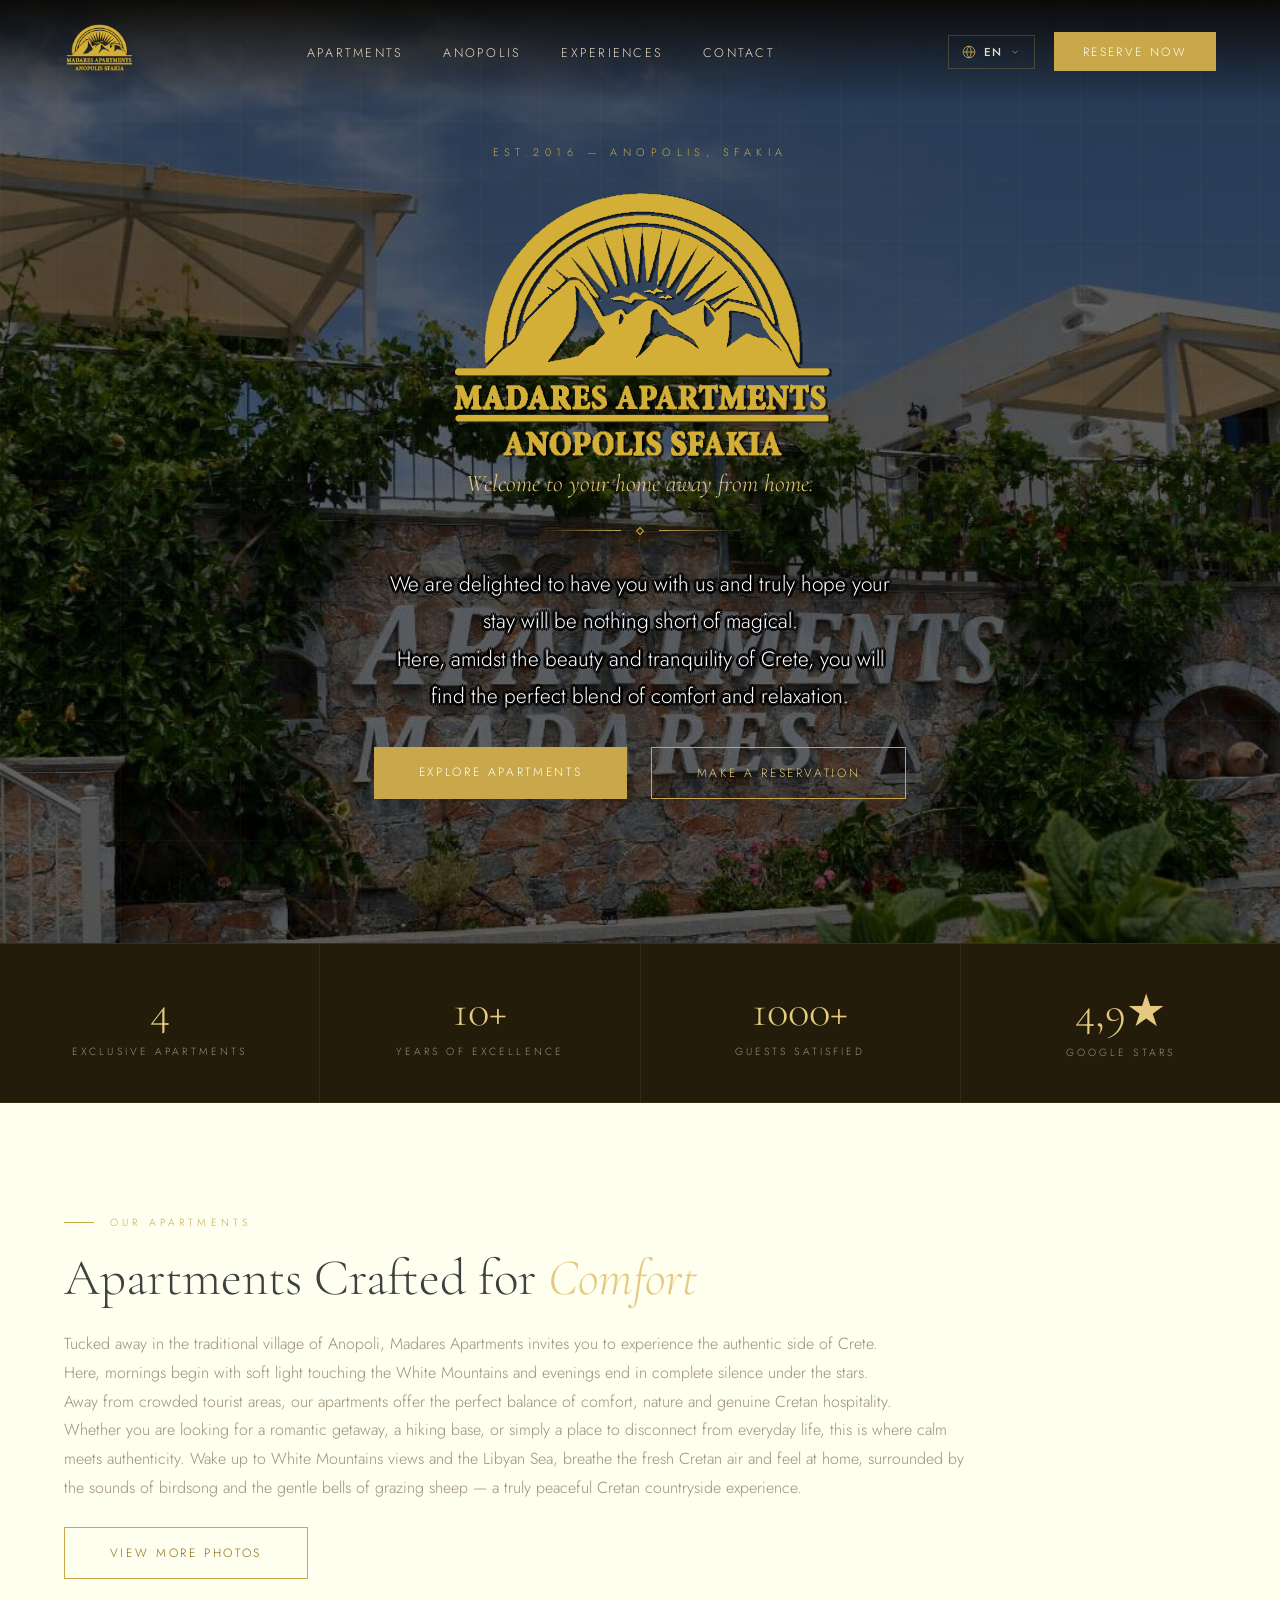
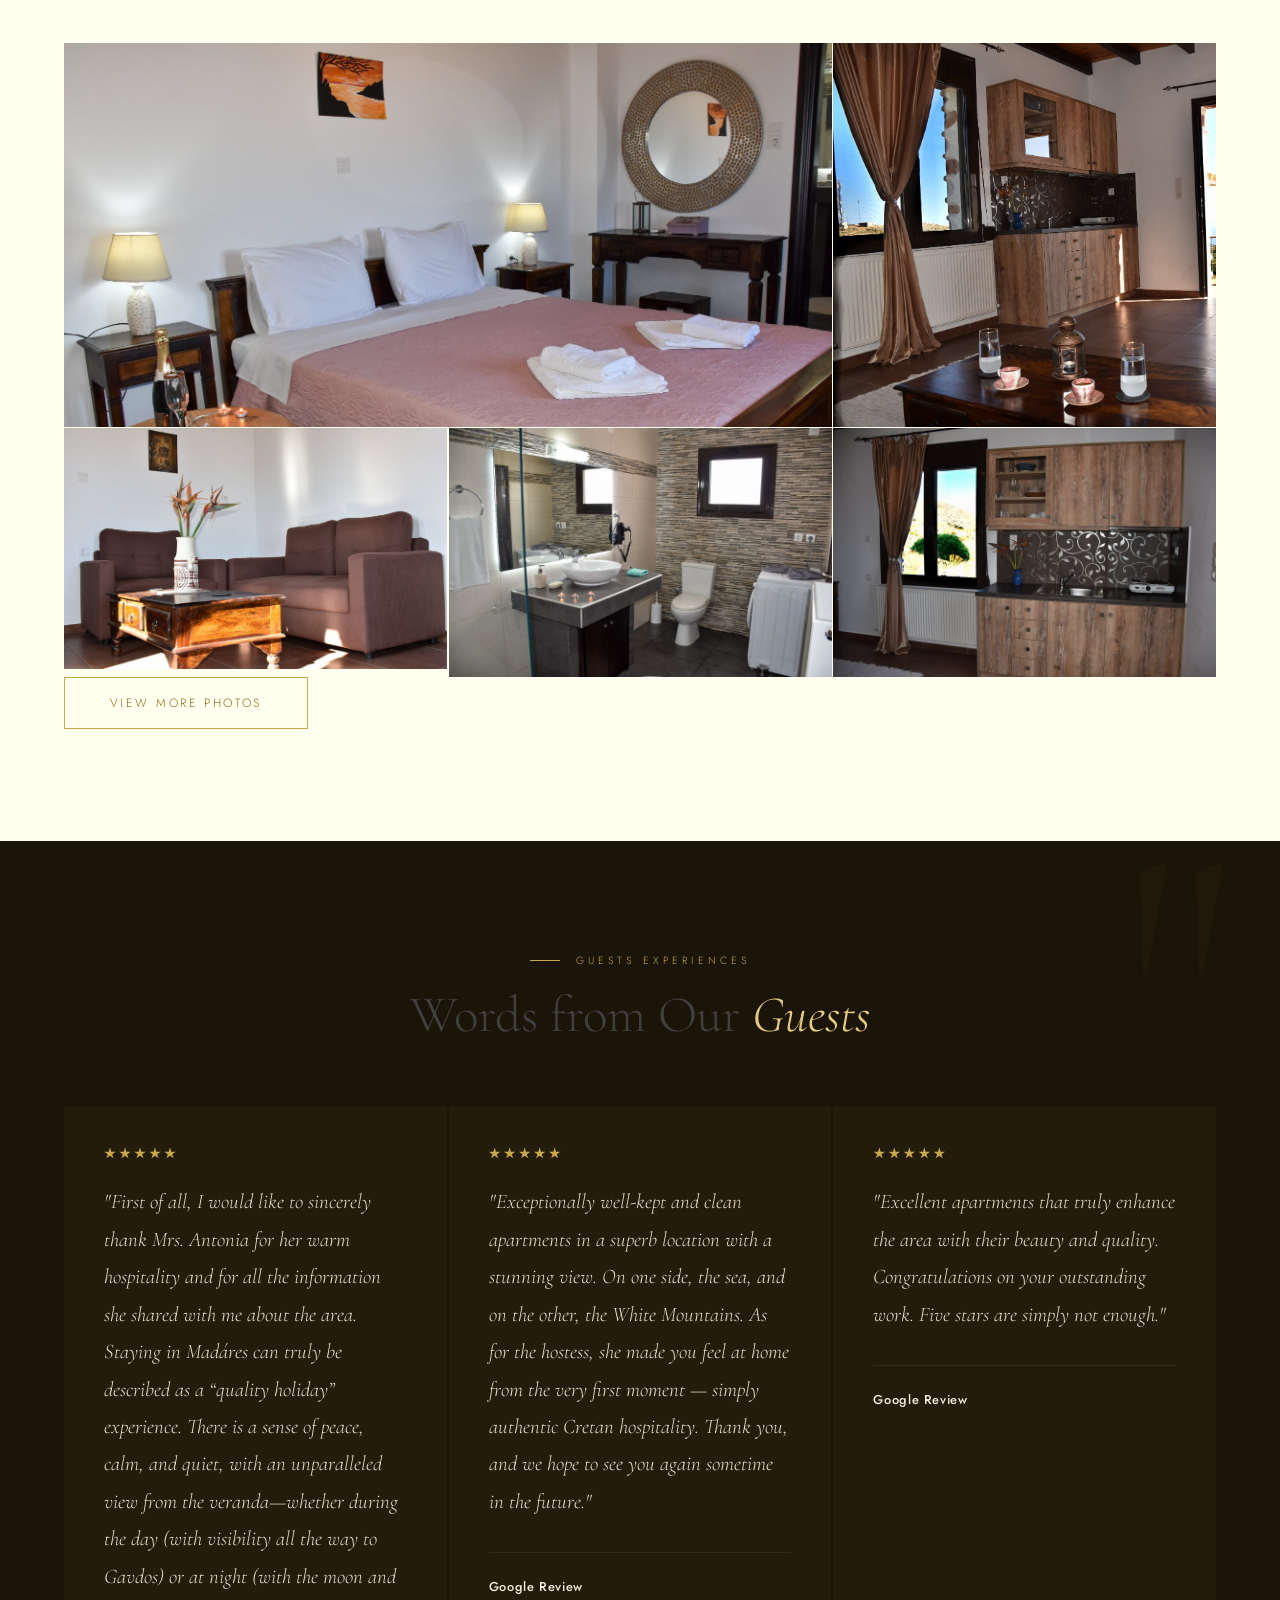
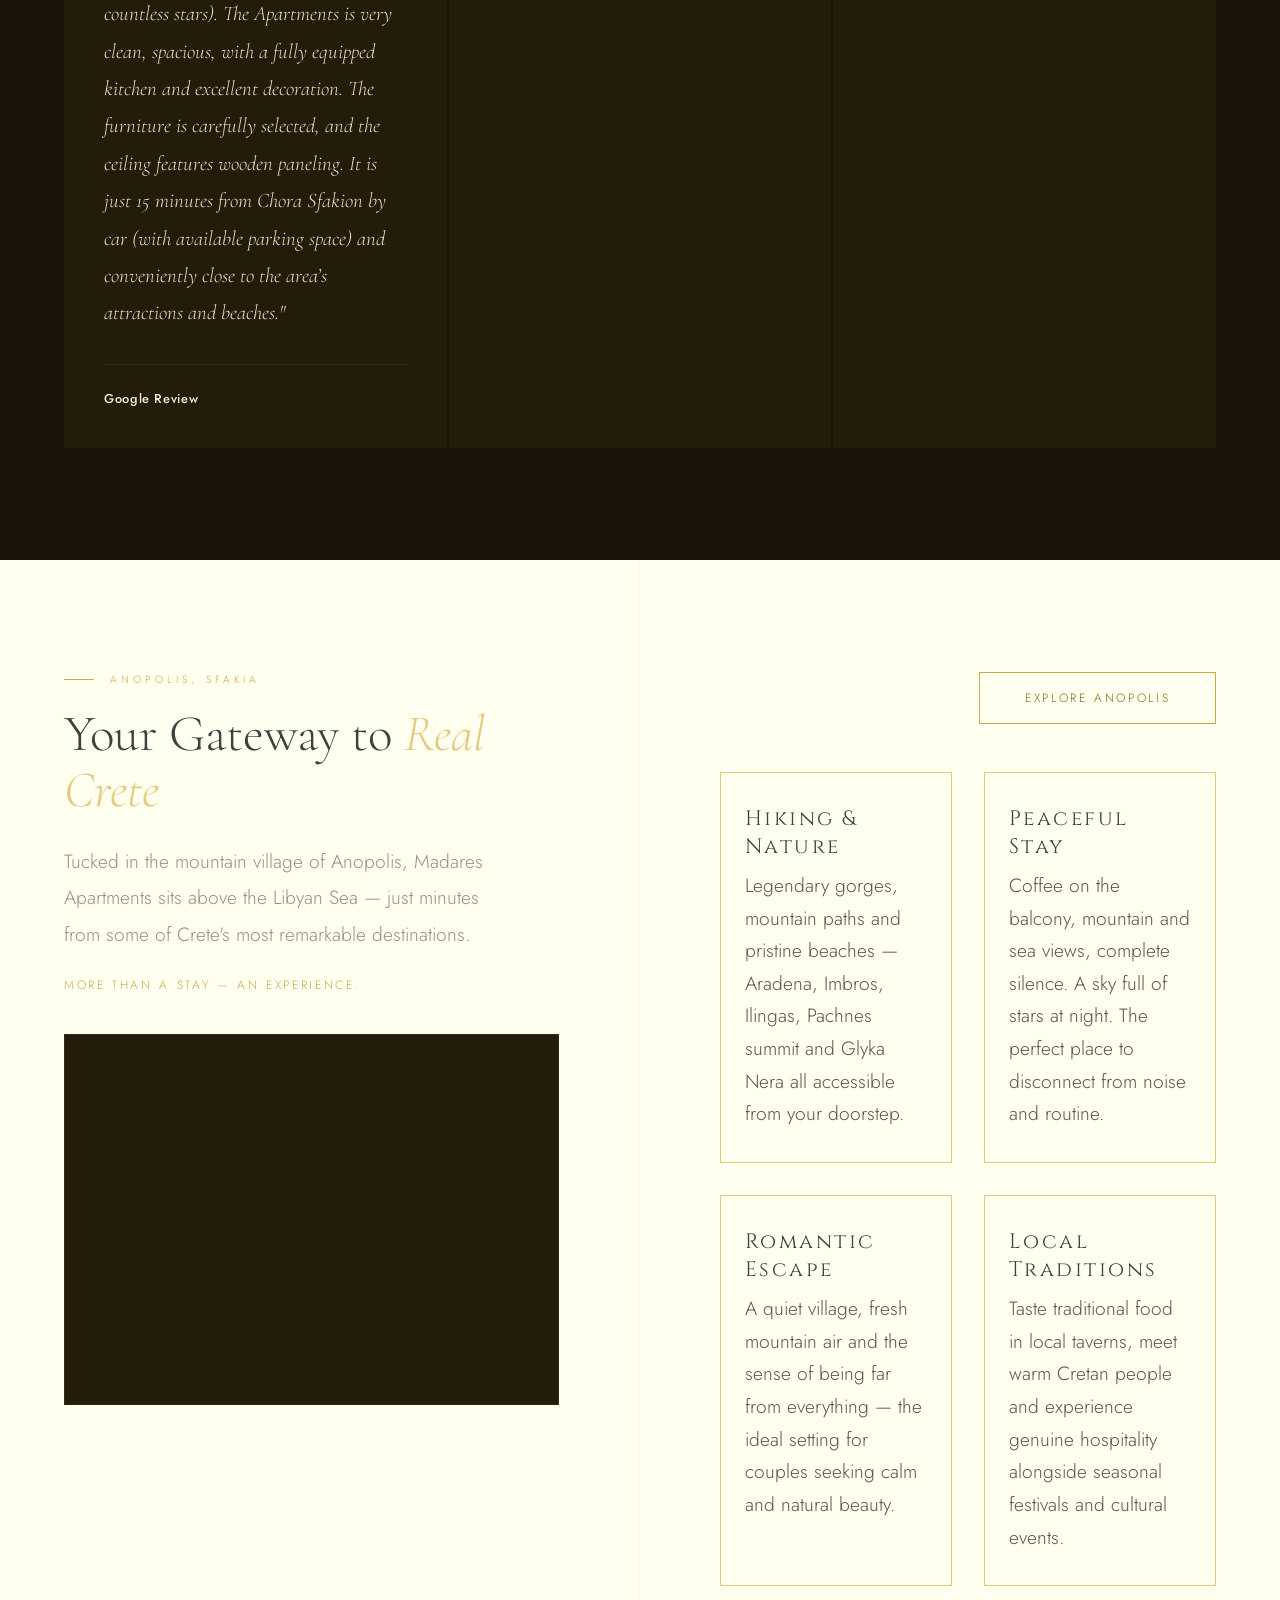
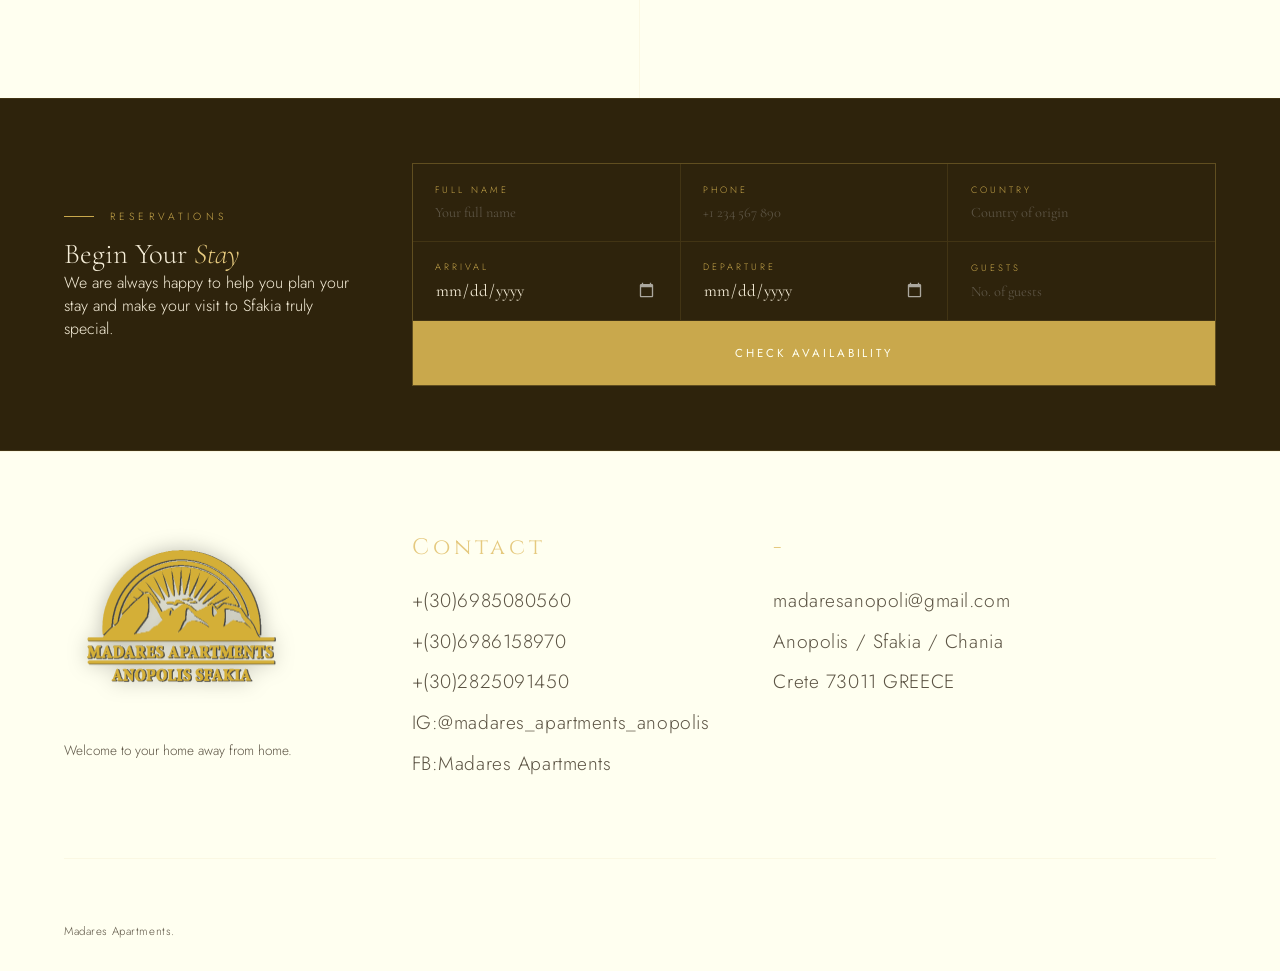
==== commit 65fdee0e: "aded anopoli" ====
--- a/index.html
+++ b/index.html
@@ -249,10 +249,10 @@
                 src="https://www.google.com/maps/embed?pb=!1m18!1m12!1m3!1d3259.712147684624!2d24.09566631560342!3d35.21363836308041!2m3!1f0!2f0!3f0!3m2!1i1024!2i768!4f13.1!3m3!1m2!1s0x149c9e62681d5c7b%3A0xe316d0d21b789ae0!2zzpTOuc6xzrzOtc-Bzq_Pg868zrHPhM6xIM6czrHOtM6sz4HOtc-CIM6Rzr3Pjs-Azr_Ou863IM6jz4bOsc66zq_Pic69!5e0!3m2!1sel!2sgr!4v1565521647049!5m2!1sel!2sgr"
                 frameborder="0"></iframe>
 
-            <a href="#" class="btn-outline">Explore Anopolis</a>
         </div>
 
         <div class="amenities-right">
+            <a href="anopoli.html" class="btn-outline">Explore Anopolis</a>
             <div class="amenity-grid">
                 <div class="amenity-item">
                     <p class="amenity-name">Hiking & Nature</p>
--- a/style.css
+++ b/style.css
@@ -814,6 +814,10 @@
       justify-content: center;
   }
 
+  .amenities-right .btn-outline {
+      align-self: flex-end;
+  }
+
   .amenity-grid {
       display: grid;
       grid-template-columns: 1fr 1fr;
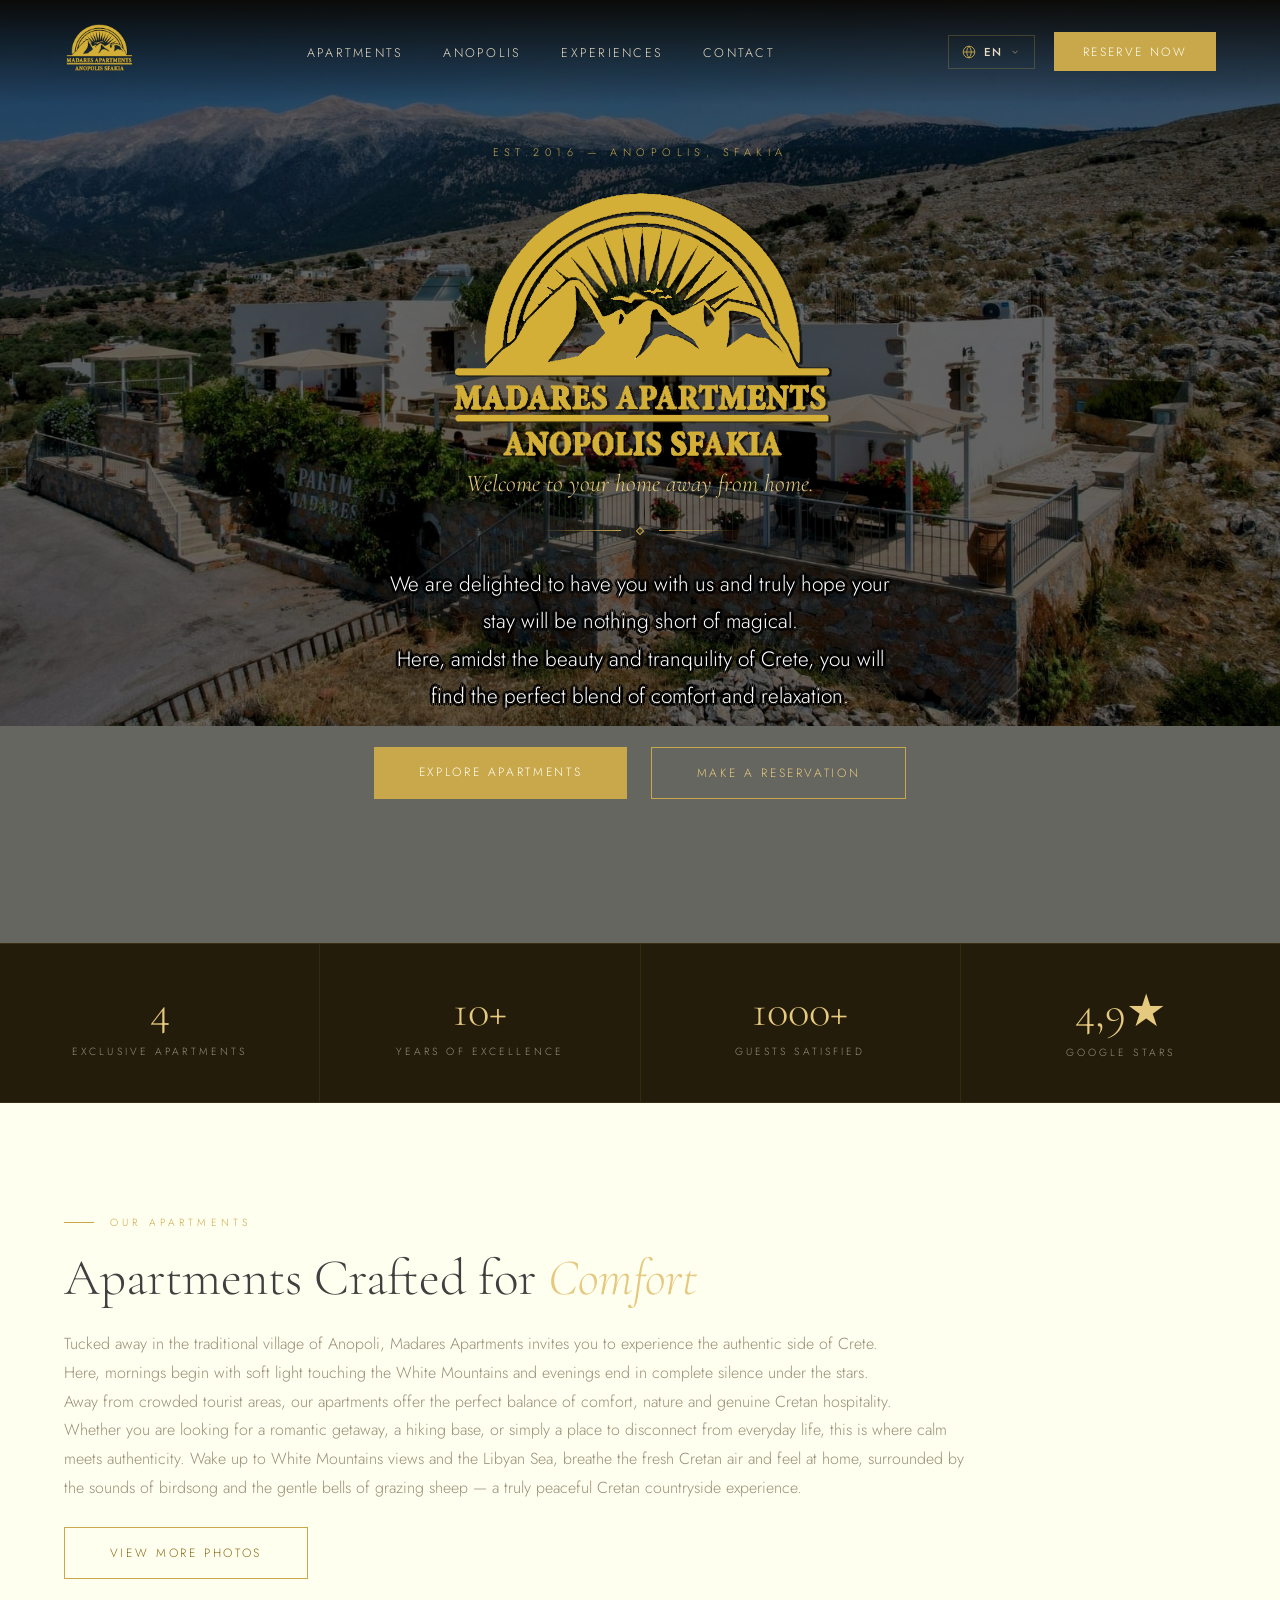
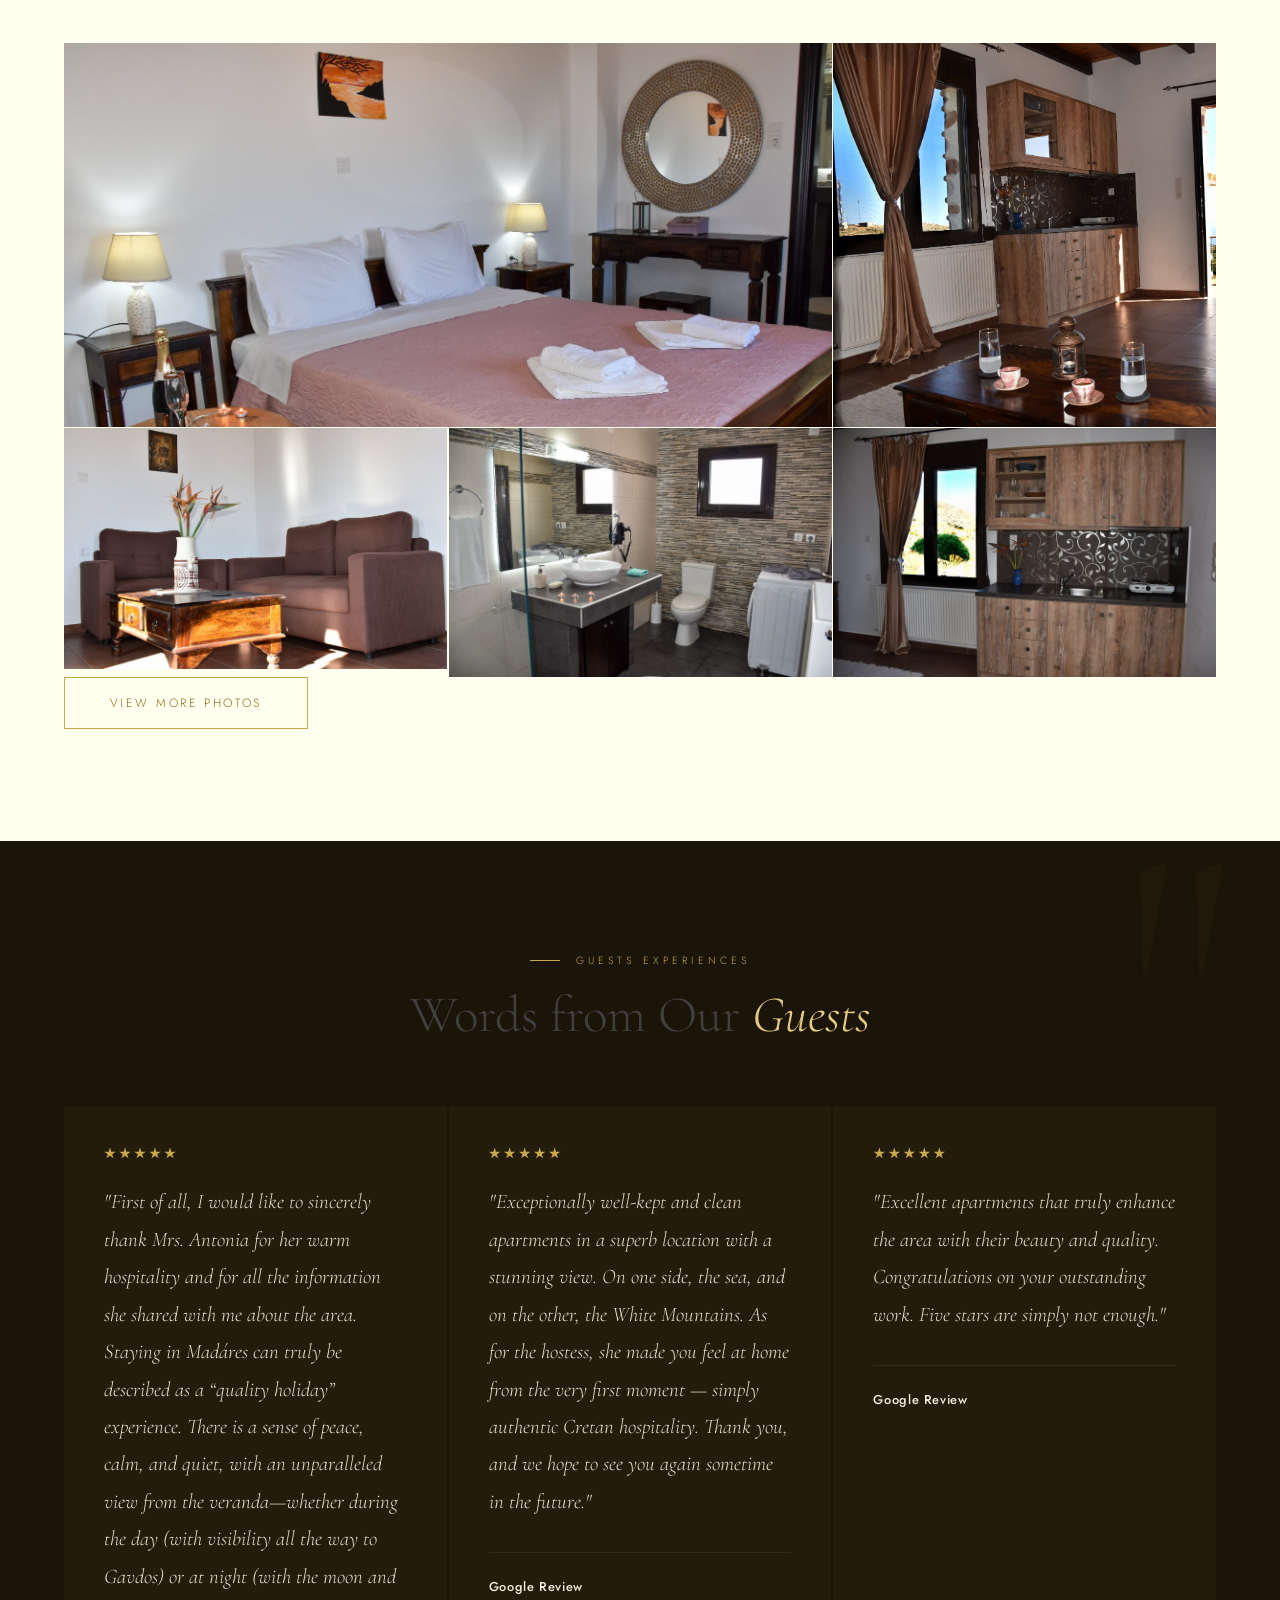
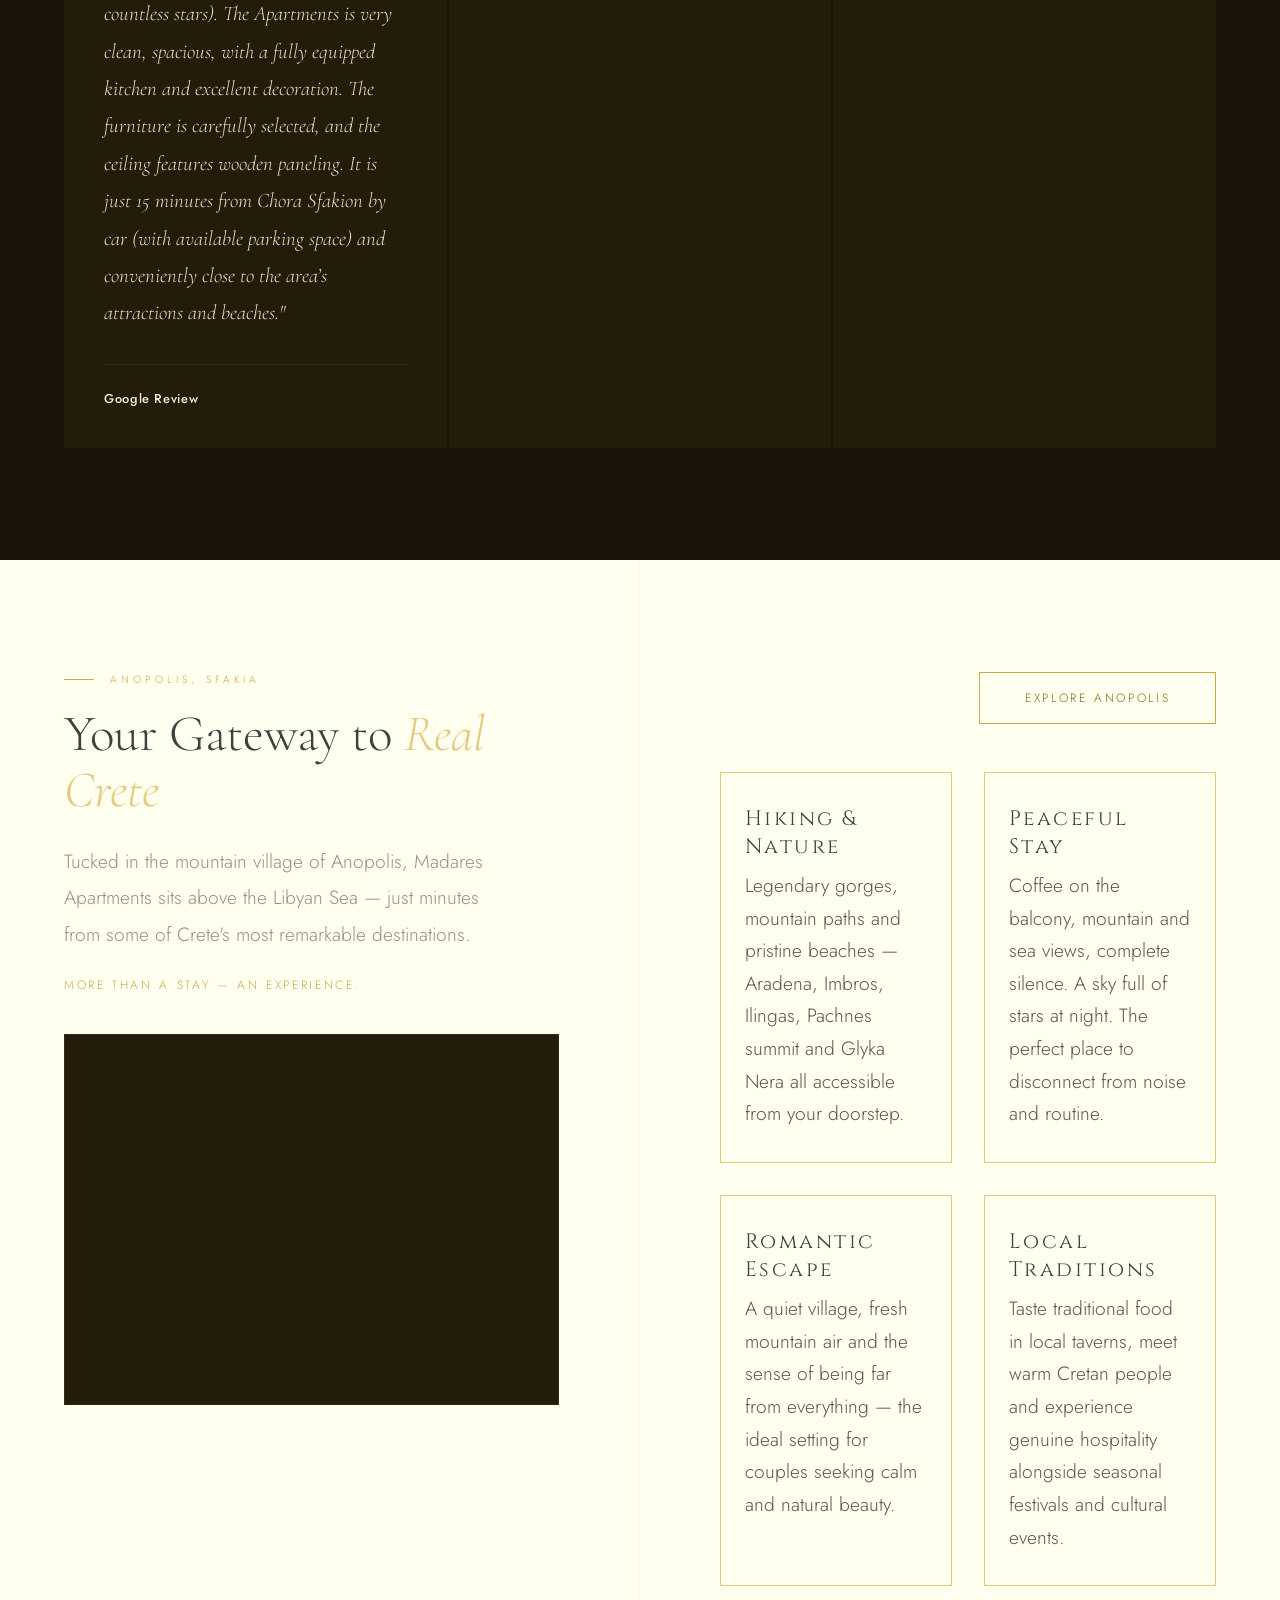
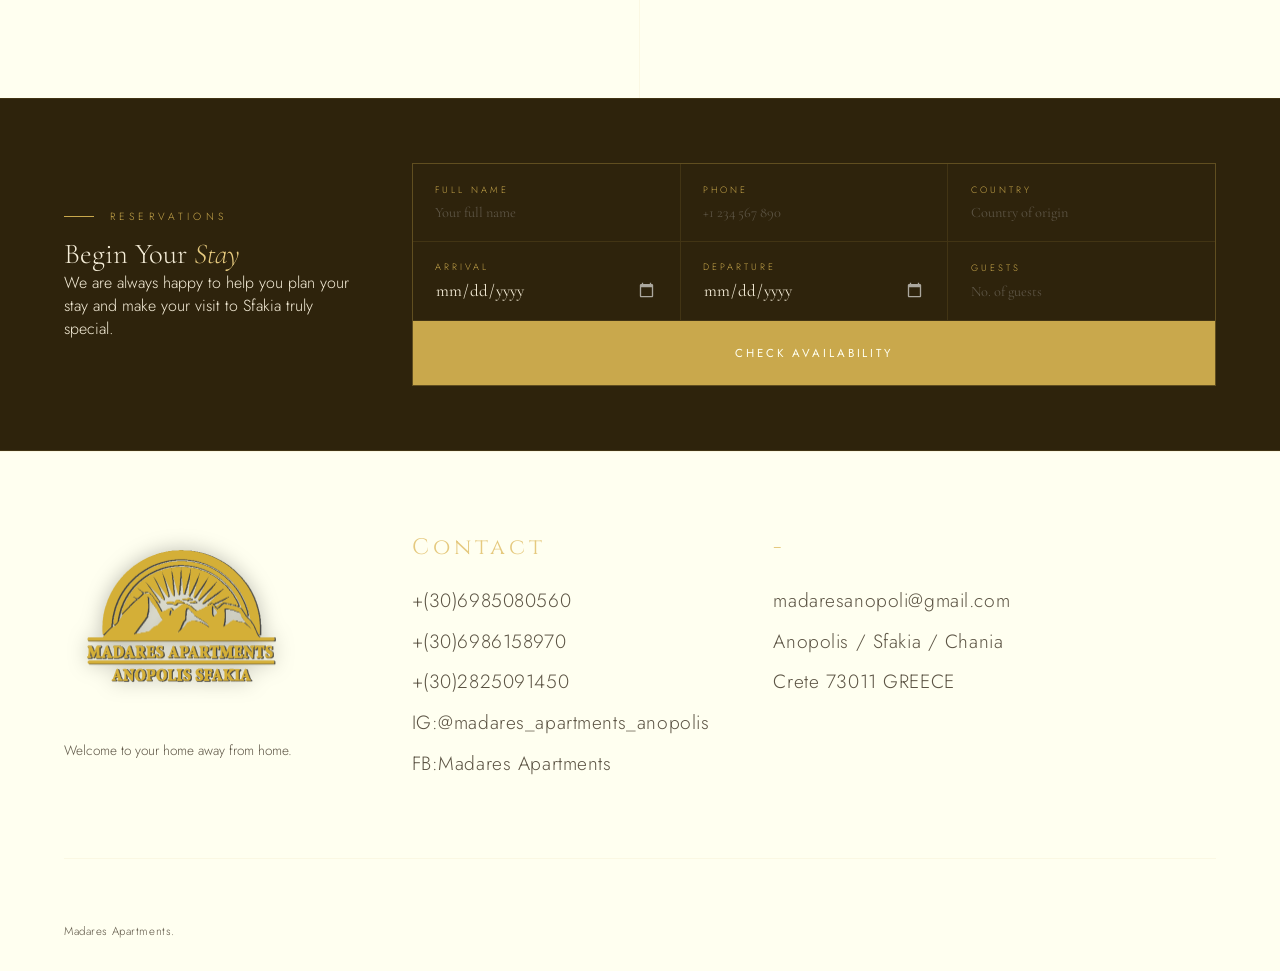
==== commit 6b7db57b: "minor changes" ====
--- a/index.html
+++ b/index.html
@@ -75,7 +75,6 @@
     <!-- HERO -->
     <section class="hero">
         <div class="hero-bg"></div>
-        <div class="hero-grid"></div>
 
         <div class="hero-content">
             <p class="hero-eyebrow">Est.2016 — Anopolis, Sfakia</p>
--- a/style.css
+++ b/style.css
@@ -275,20 +275,11 @@
   .hero-bg {
       position: absolute;
       inset: 0;
-      background: linear-gradient(rgba(0, 0, 0, 0.6), rgba(0, 0, 0, 0.6)), url("img/out2.jpg");
+      background: linear-gradient(rgba(0, 0, 0, 0.6), rgba(0, 0, 0, 0.6)), url("img/out3.jpg");
       background-size: 100% auto;
       background-repeat: no-repeat;
   }
 
-  .hero-grid {
-      position: absolute;
-      inset: 0;
-      opacity: 0.04;
-      background-image:
-          linear-gradient(var(--gold-mid) 1px, transparent 1px),
-          linear-gradient(90deg, var(--gold-mid) 1px, transparent 1px);
-      background-size: 60px 60px;
-  }
 
   .hero-content {
       position: relative;
@@ -1371,16 +1362,26 @@
       }
 
       .hero-bg {
-          background: linear-gradient(rgba(0, 0, 0, 0.6), rgba(0, 0, 0, 0.6)), url("img/out1.jpg");
-          background-size: auto !important;
-          background-repeat: no-repeat;
+          background: linear-gradient(rgba(0, 0, 0, 0.6), rgba(0, 0, 0, 0.6)), url("img/out3.jpg");
+          background-size: cover;
+          background-position: center;
+      }
+
+      .amenities-left,
+      .amenities-right {
+          padding-left: 2rem;
+          padding-right: 2rem;
+      }
+
+      .amenity-grid {
+          grid-template-columns: 1fr;
       }
 
   }
 
   @media (max-width: 1430px) {
       .hero-bg {
-          background: linear-gradient(rgba(0, 0, 0, 0.6), rgba(0, 0, 0, 0.6)), url("img/out1.jpg");
+          background: linear-gradient(rgba(0, 0, 0, 0.6), rgba(0, 0, 0, 0.6)), url("img/out3.jpg");
           background-size: 100% auto;
           background-repeat: no-repeat;
       }
@@ -1395,6 +1396,10 @@
           display: none;
       }
 
+      .nav-cta {
+          display: none;
+      }
+
       section {
           padding: 4rem 1.5rem;
       }
@@ -1416,8 +1421,8 @@
       }
 
       .hero-bg {
-          background: linear-gradient(rgba(0, 0, 0, 0.6), rgba(0, 0, 0, 0.6)), url("img/out1.jpg");
-          background-size: auto;
-          background-repeat: no-repeat;
+          background: linear-gradient(rgba(0, 0, 0, 0.6), rgba(0, 0, 0, 0.6)), url("img/out3.jpg");
+          background-size: cover;
+          background-position: center;
       }
   }
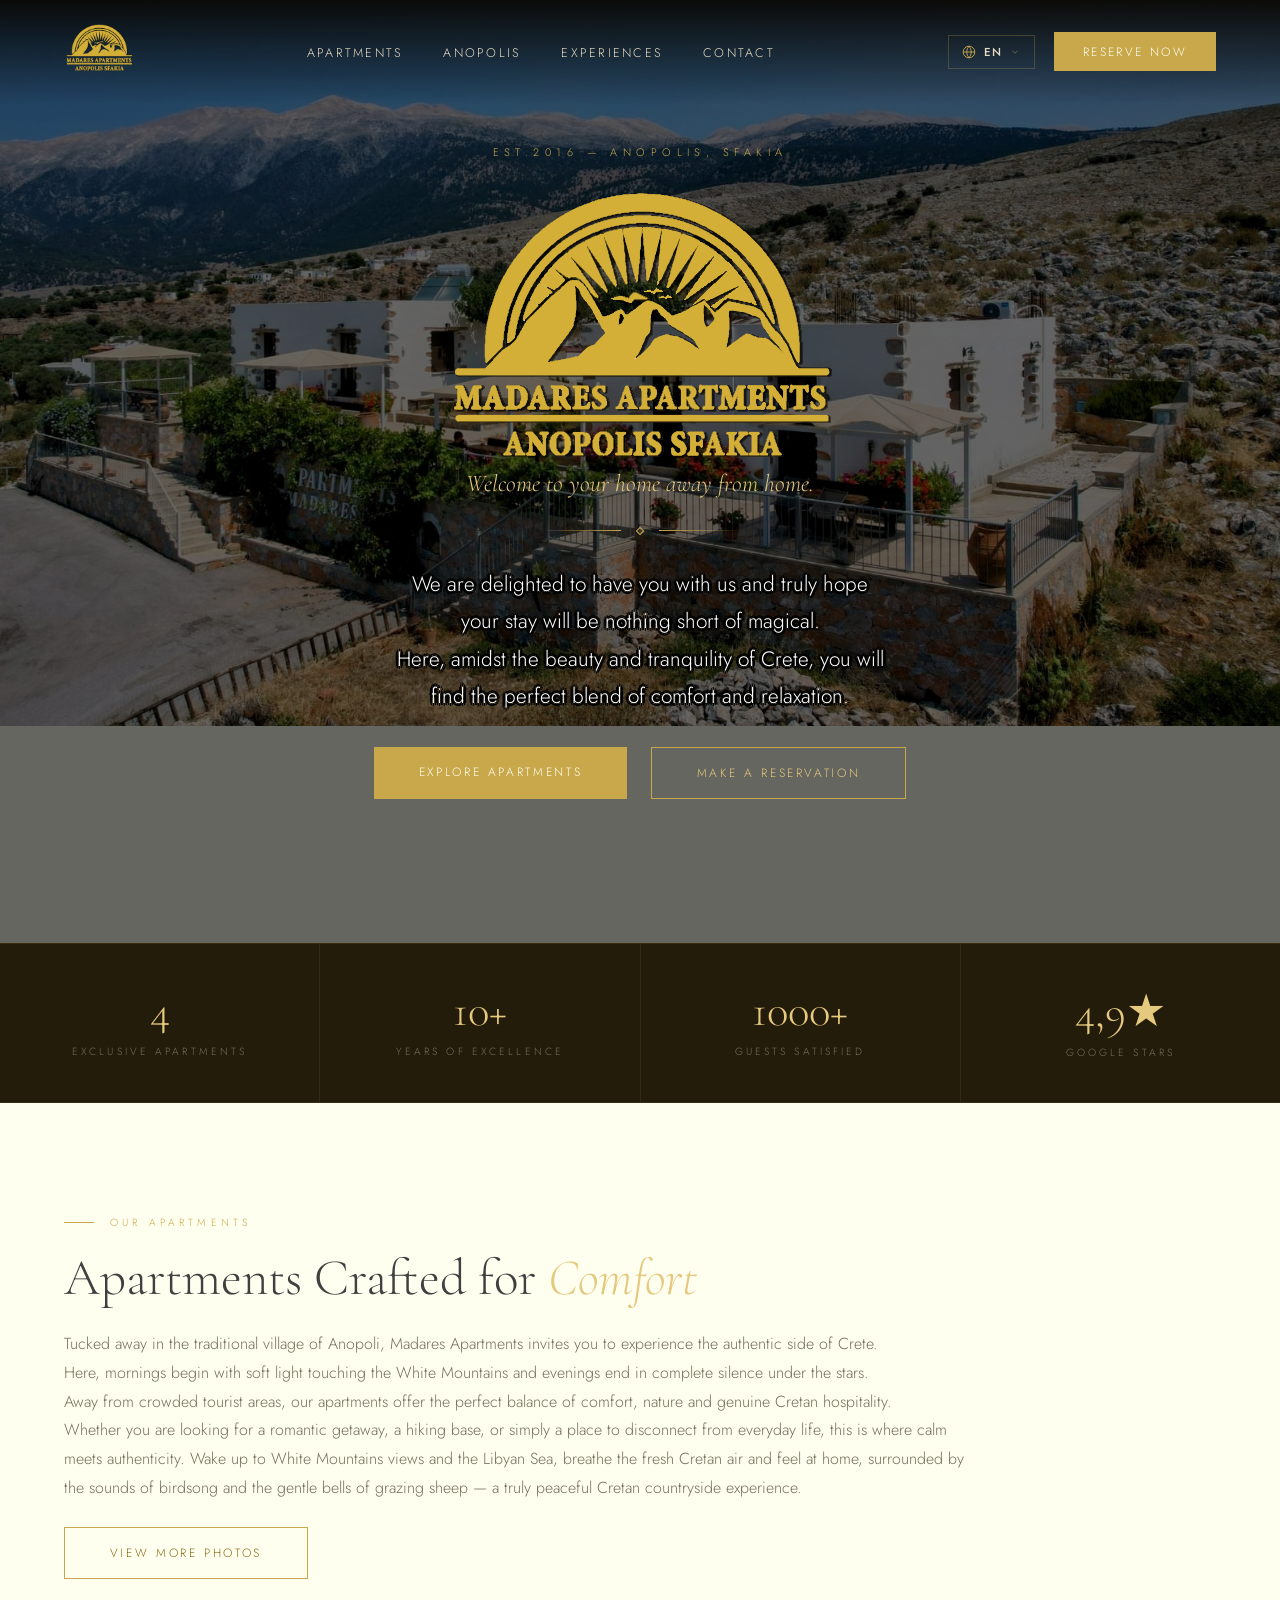
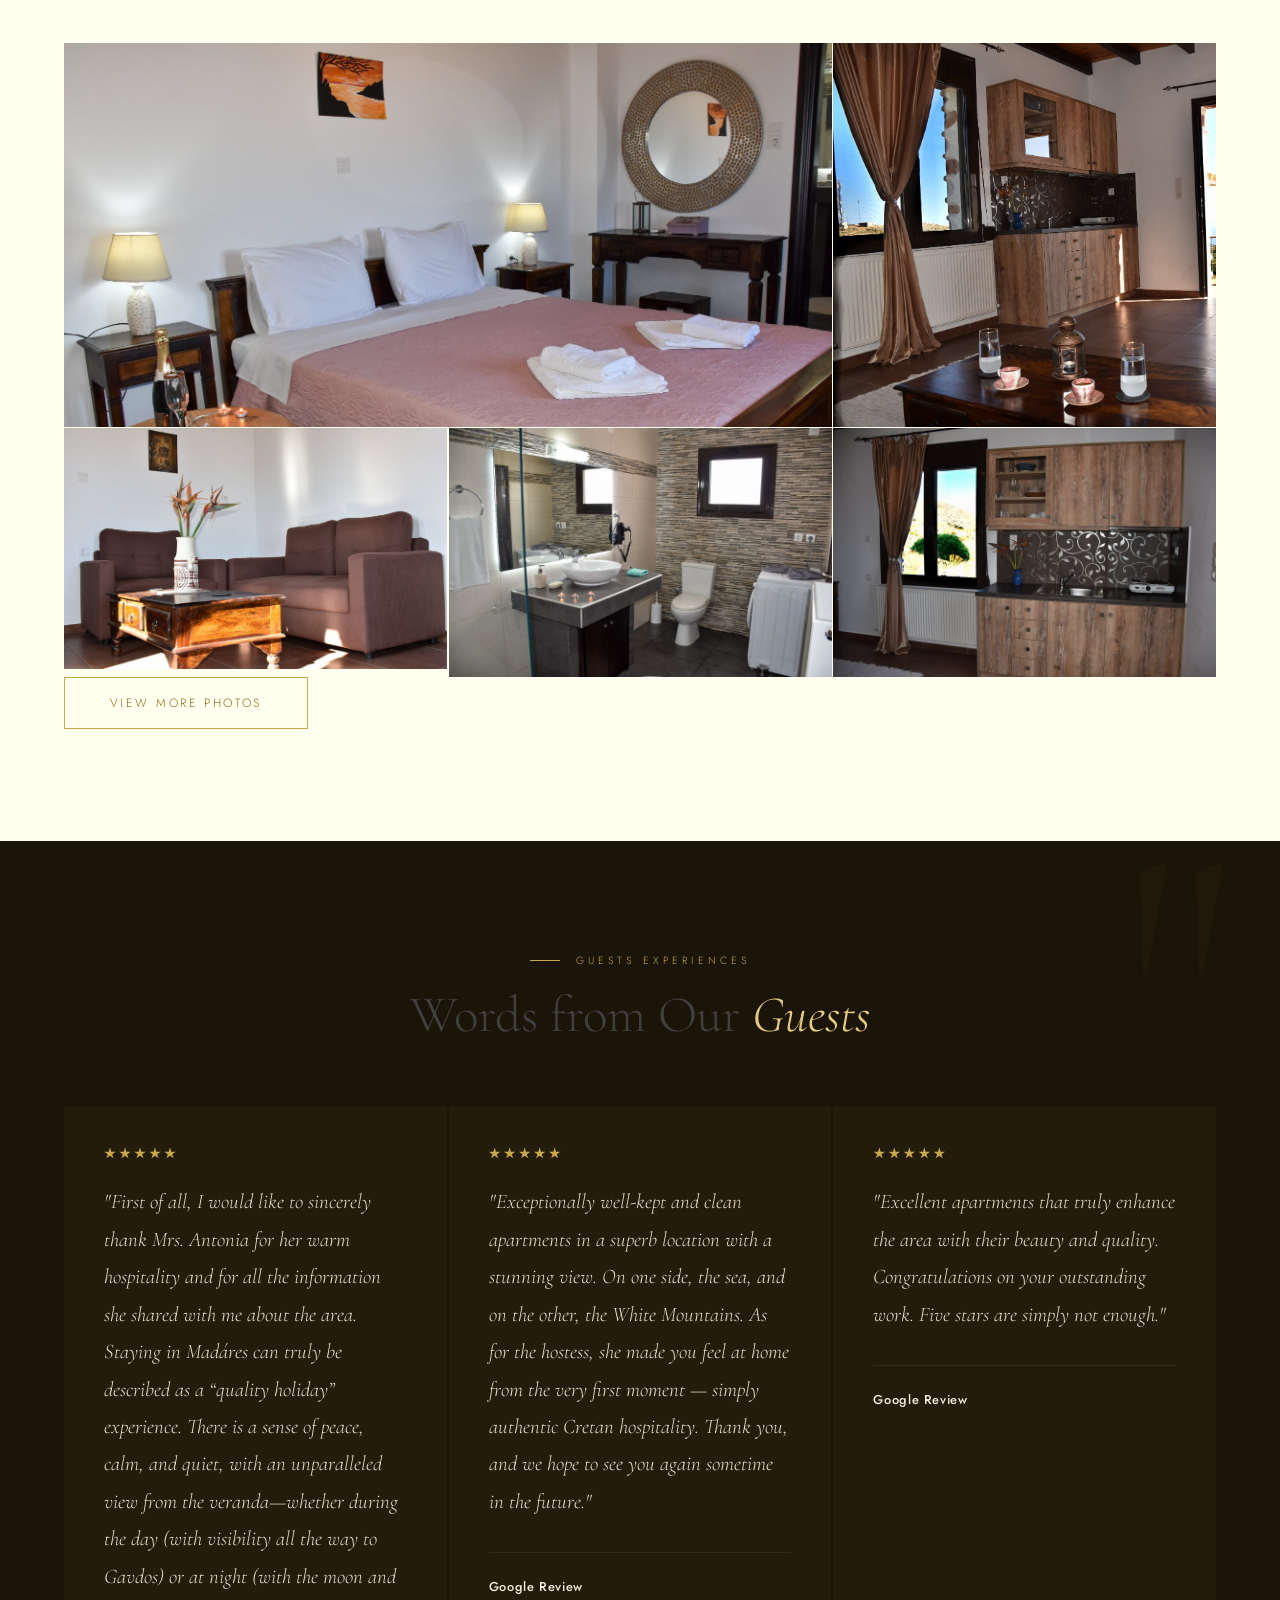
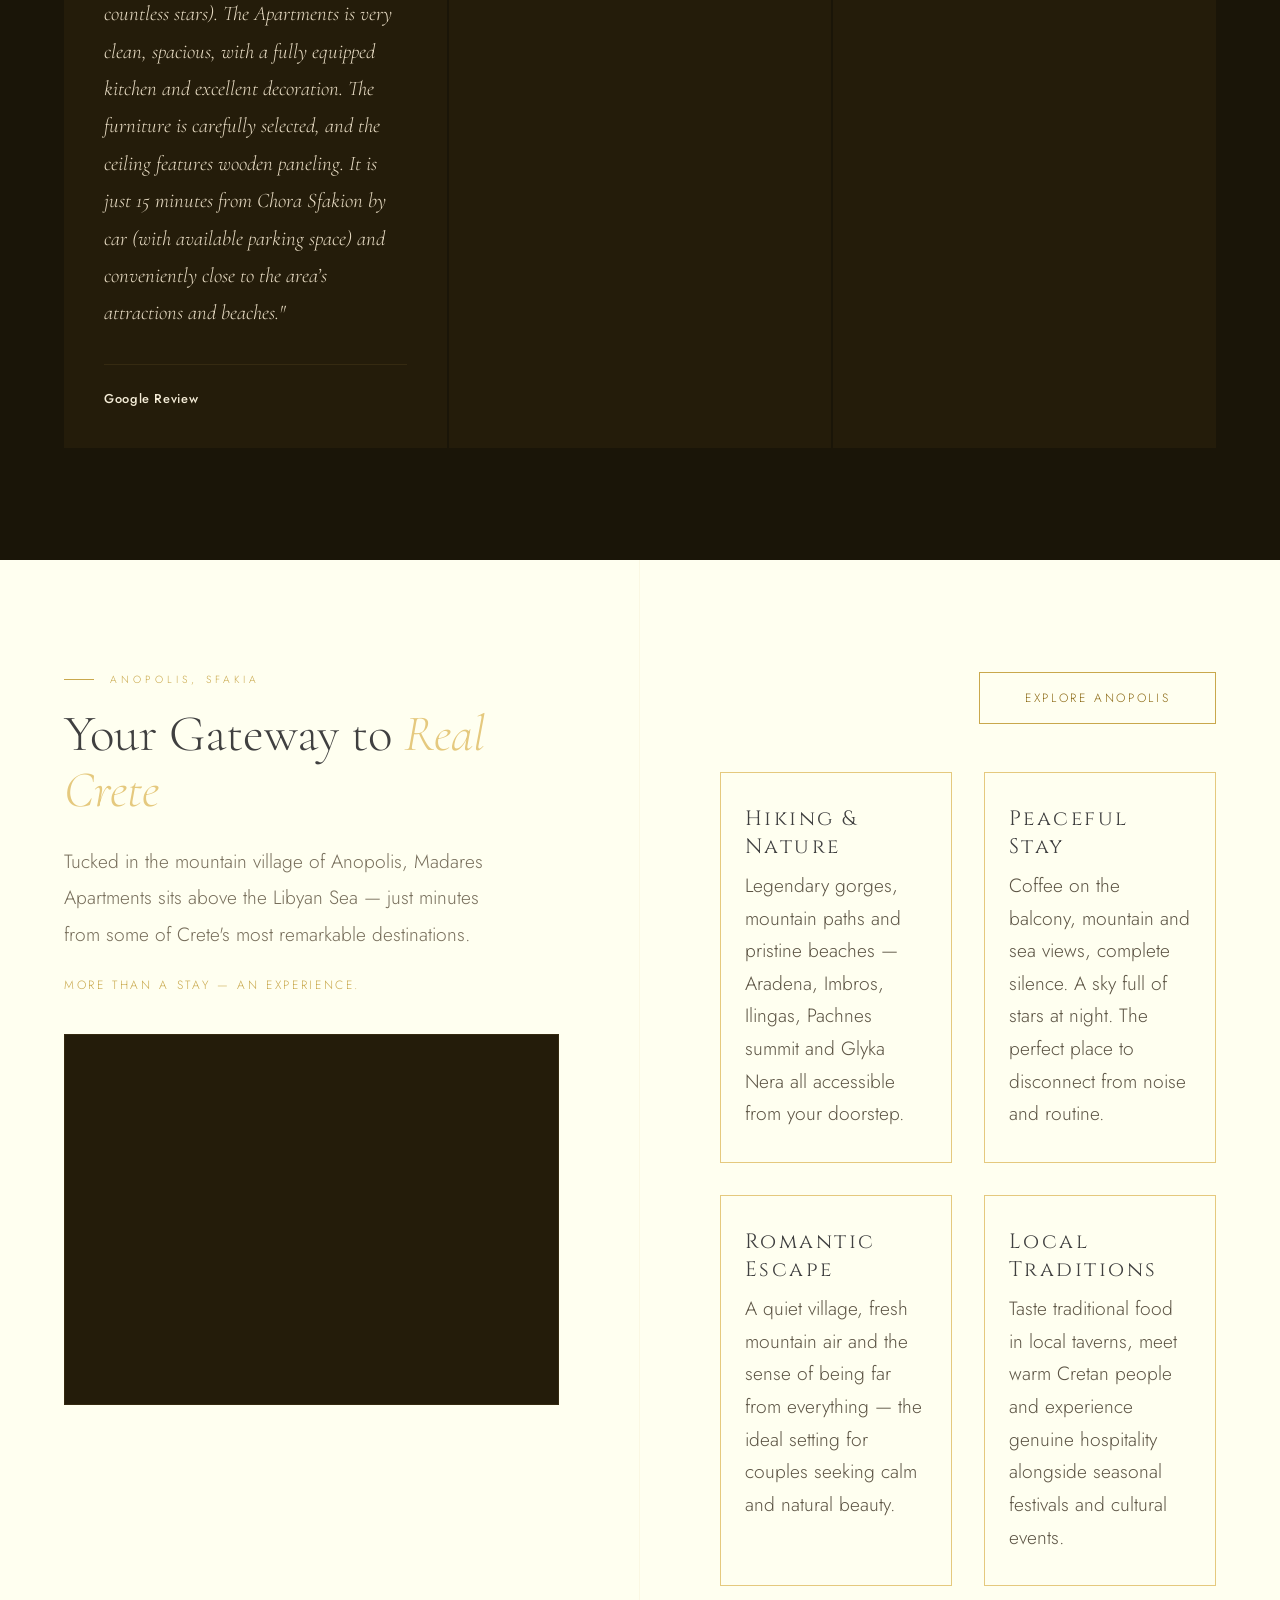
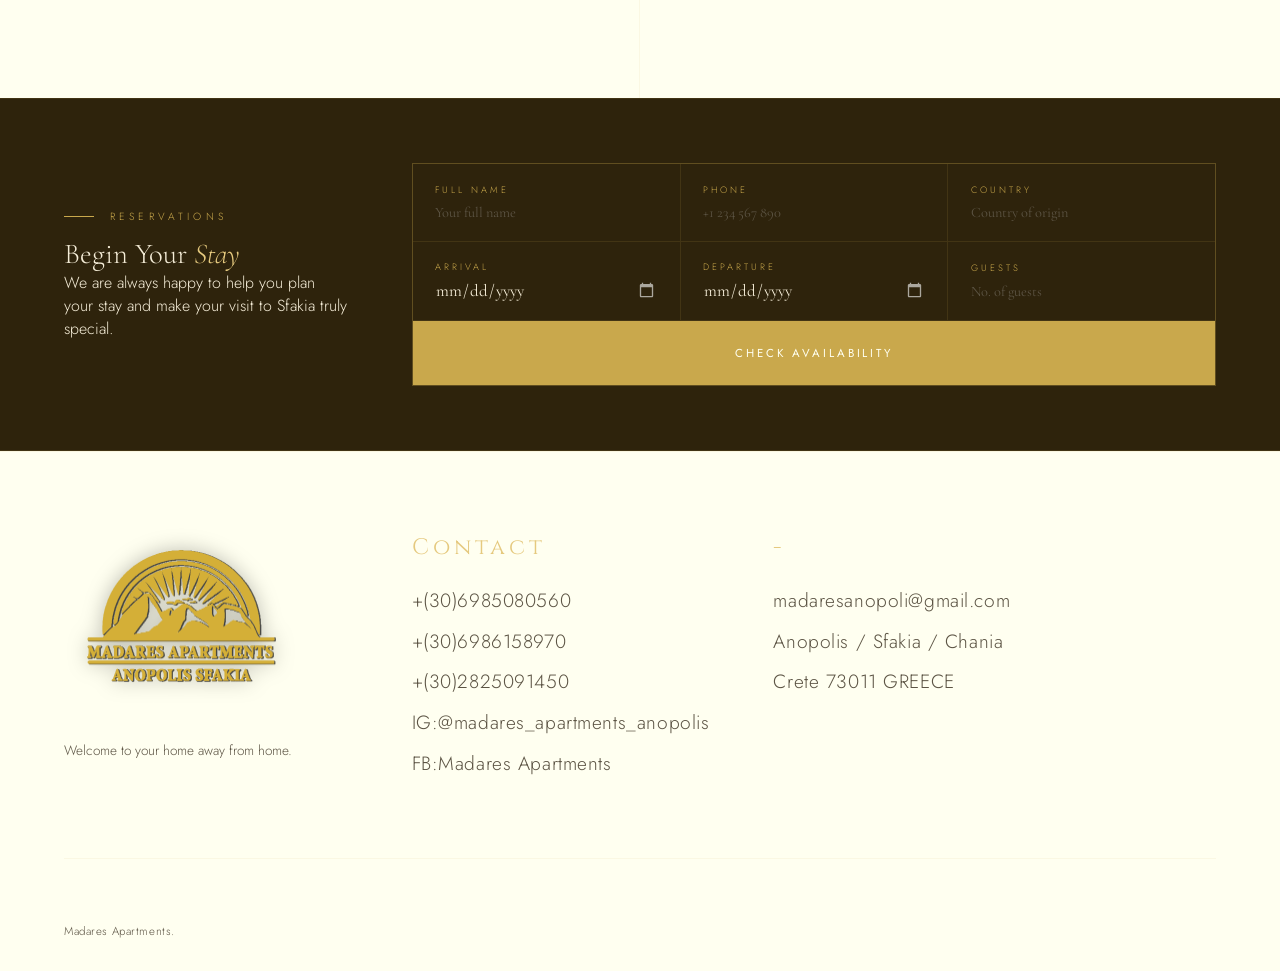
==== commit efc5b29e: "changes" ====
--- a/index.html
+++ b/index.html
@@ -86,7 +86,7 @@
                 <span></span>
             </div>
             <p class="hero-sub">
-                We are delighted to have you with us and truly hope your stay will
+                We are delighted to have you with us and truly hope <br> your stay will
                 be nothing short of magical. <br>Here, amidst the beauty and tranquility of Crete, you will find the
                 perfect blend of comfort and relaxation.
             </p>
@@ -278,7 +278,7 @@
         <div class="booking-text">
             <p class="section-tag">Reservations</p>
             <h2 class="booking-headline">Begin Your <em>Stay</em></h2>
-            <p>We are always happy to help you plan your stay and make your visit to Sfakia truly special.</p>
+            <p>We are always happy to help you plan <br> your stay and make your visit to Sfakia truly special.</p>
         </div>
 
         <form class="booking-form" name="booking-request" method="POST" data-netlify="true" id="bookingForm">
--- a/style.css
+++ b/style.css
@@ -21,7 +21,7 @@
       --charcoal: #1C1710;
       --warm-white: #F5EDD8;
       --off-white: #E8DCC4;
-      --muted: #9A8F78;
+      --muted: #776e5b;
       --faint: #5C5444;
       --dgray: #404040;
   }
